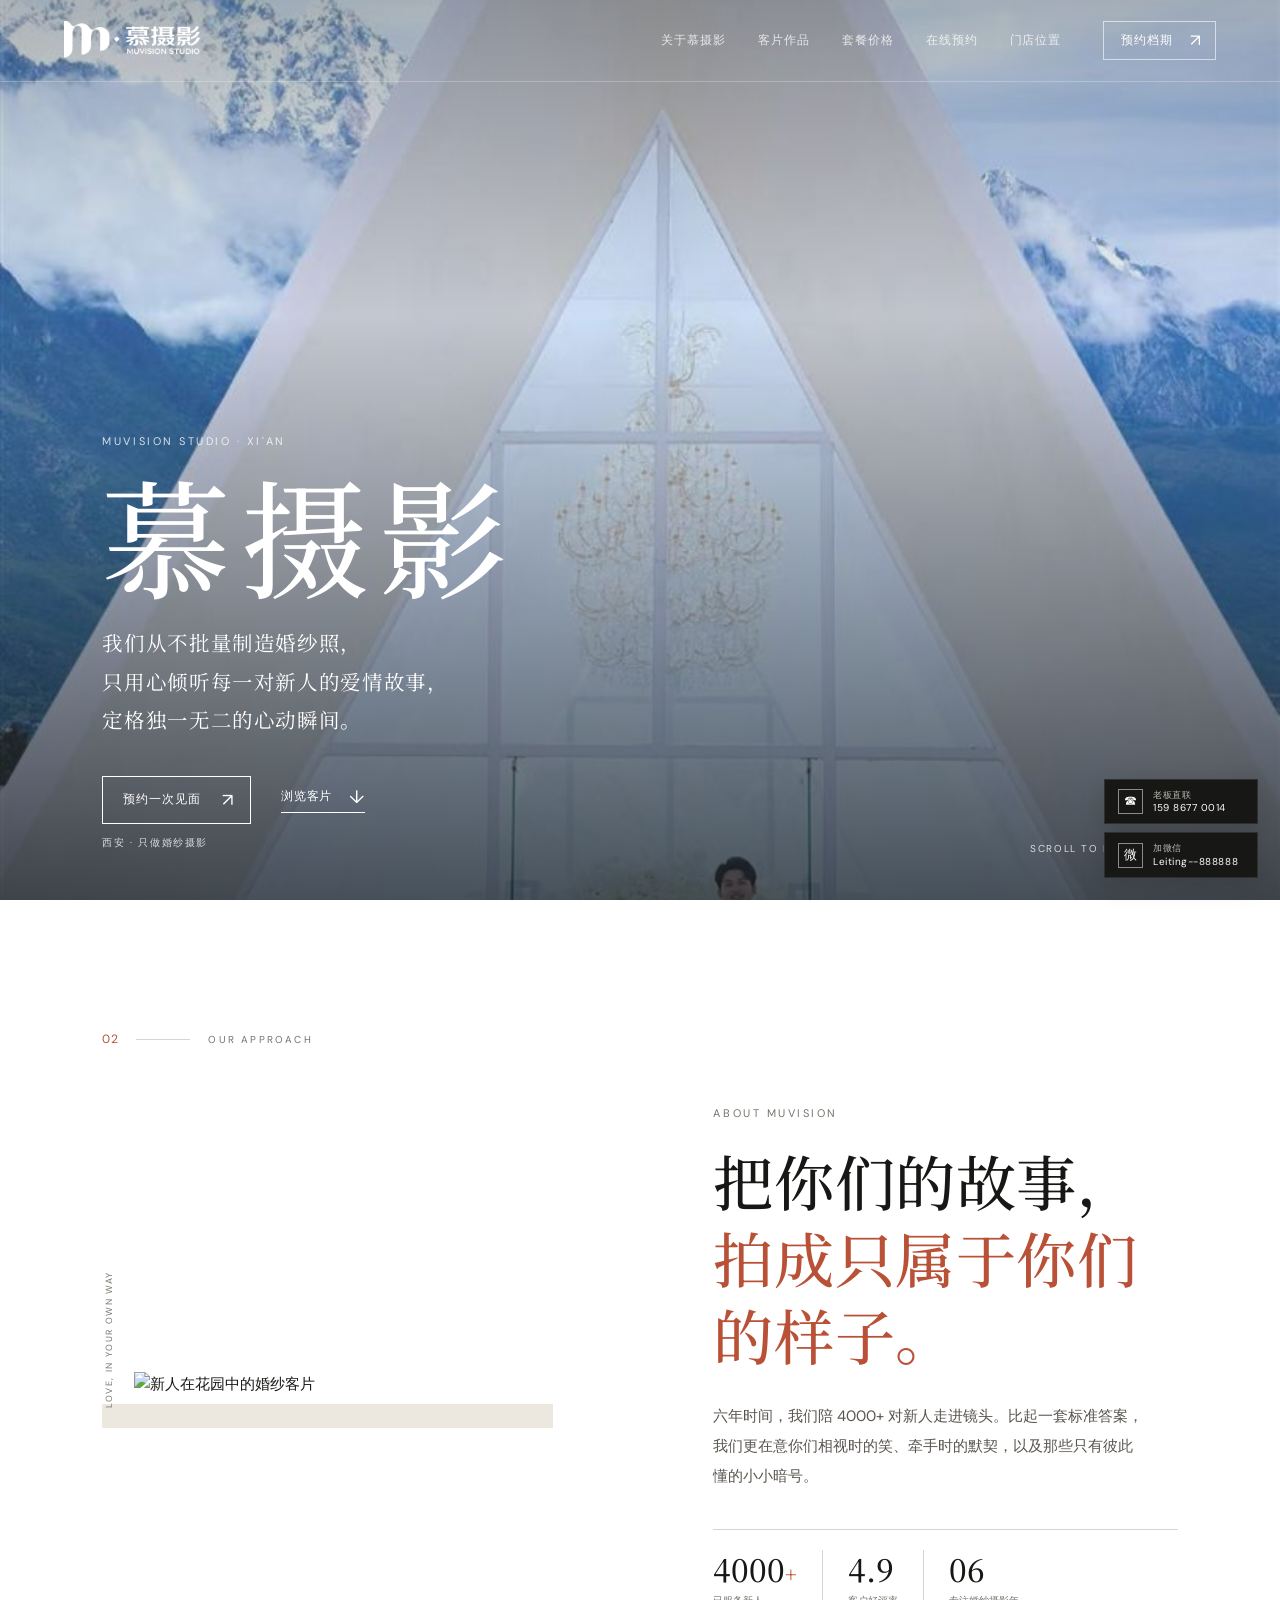
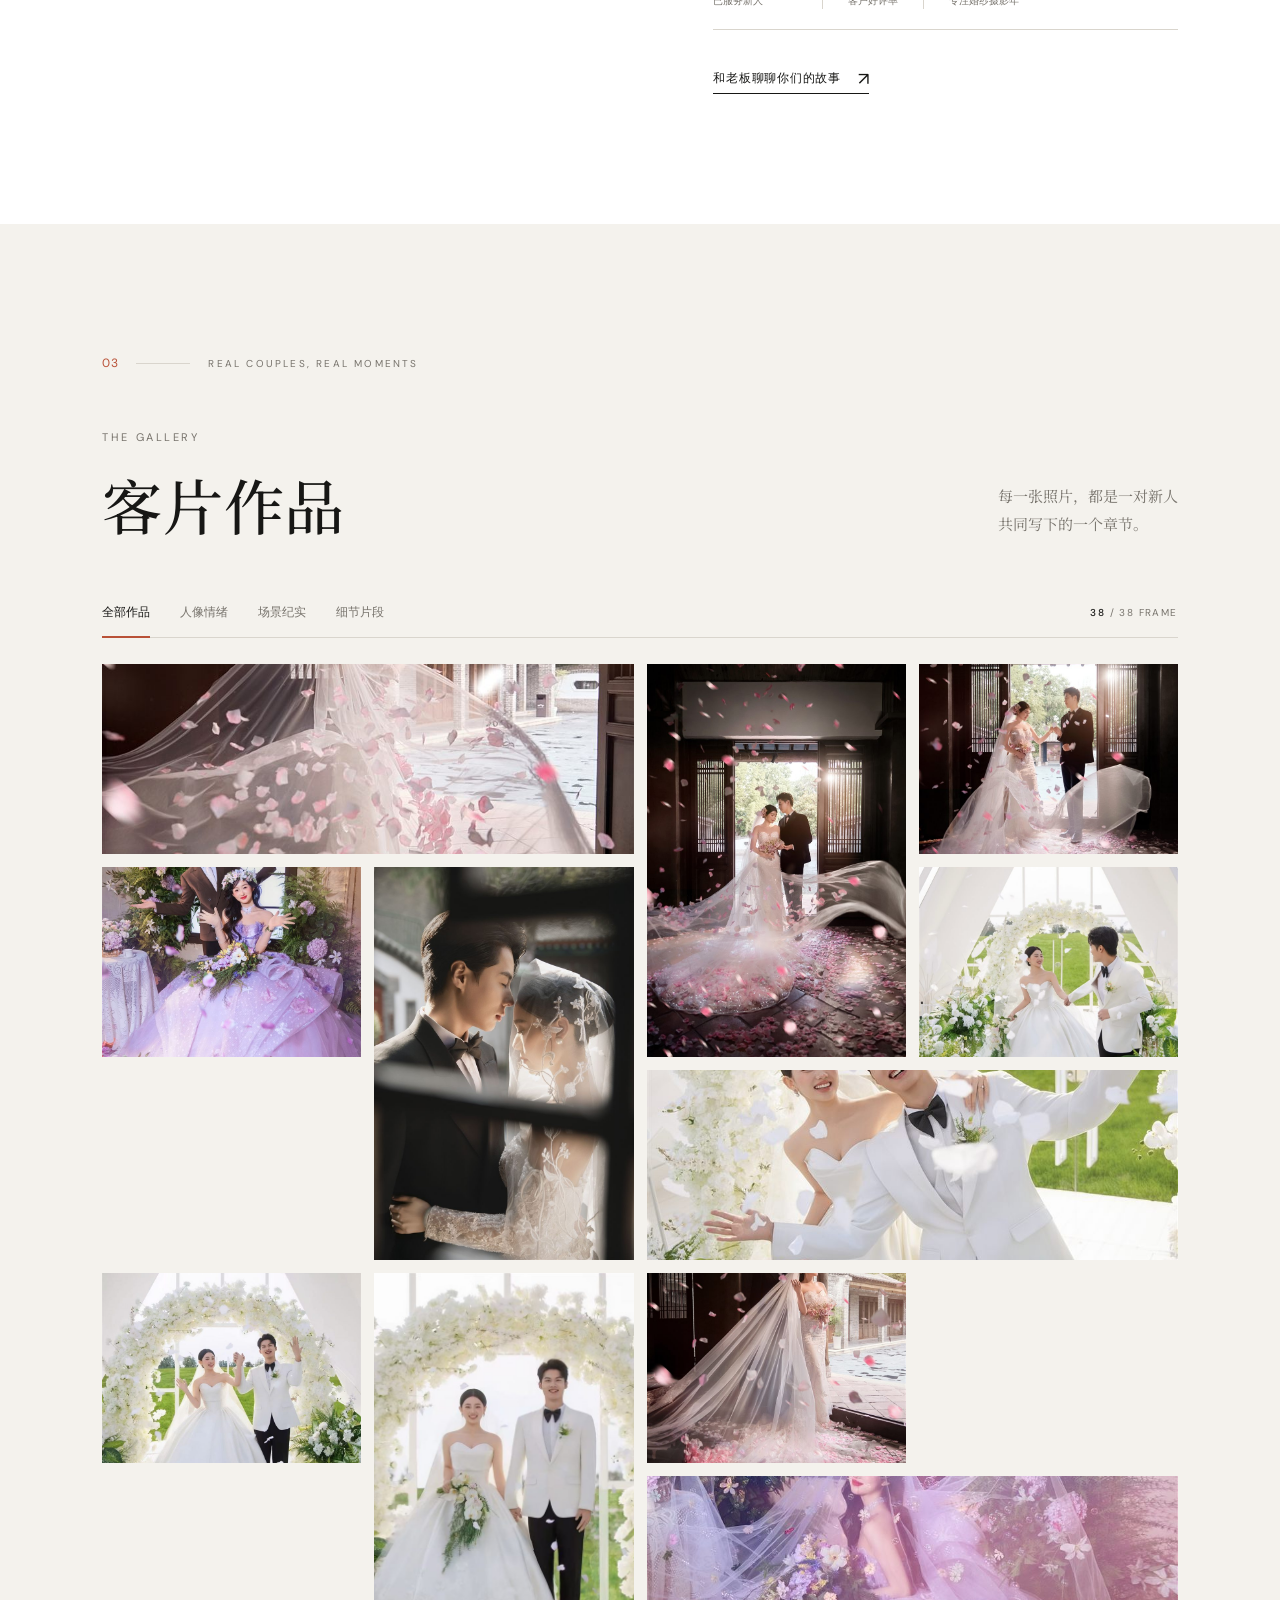
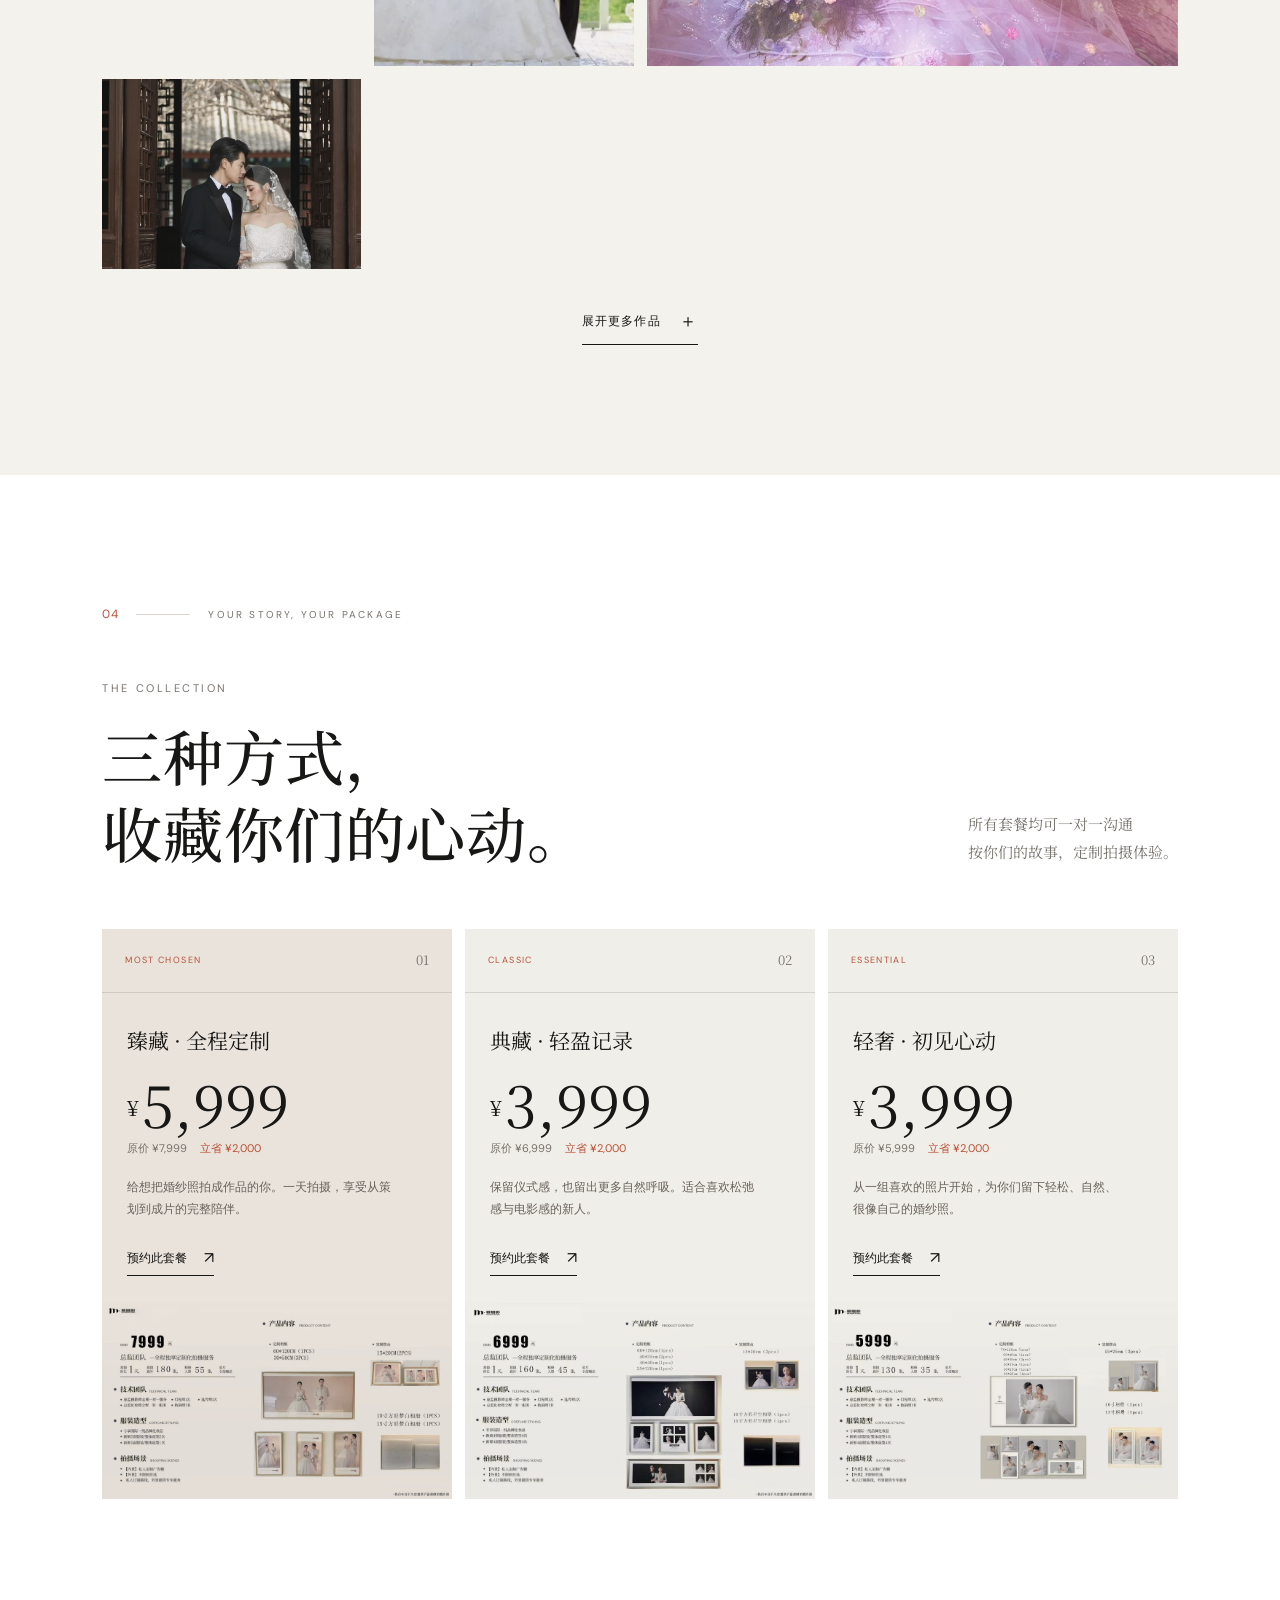
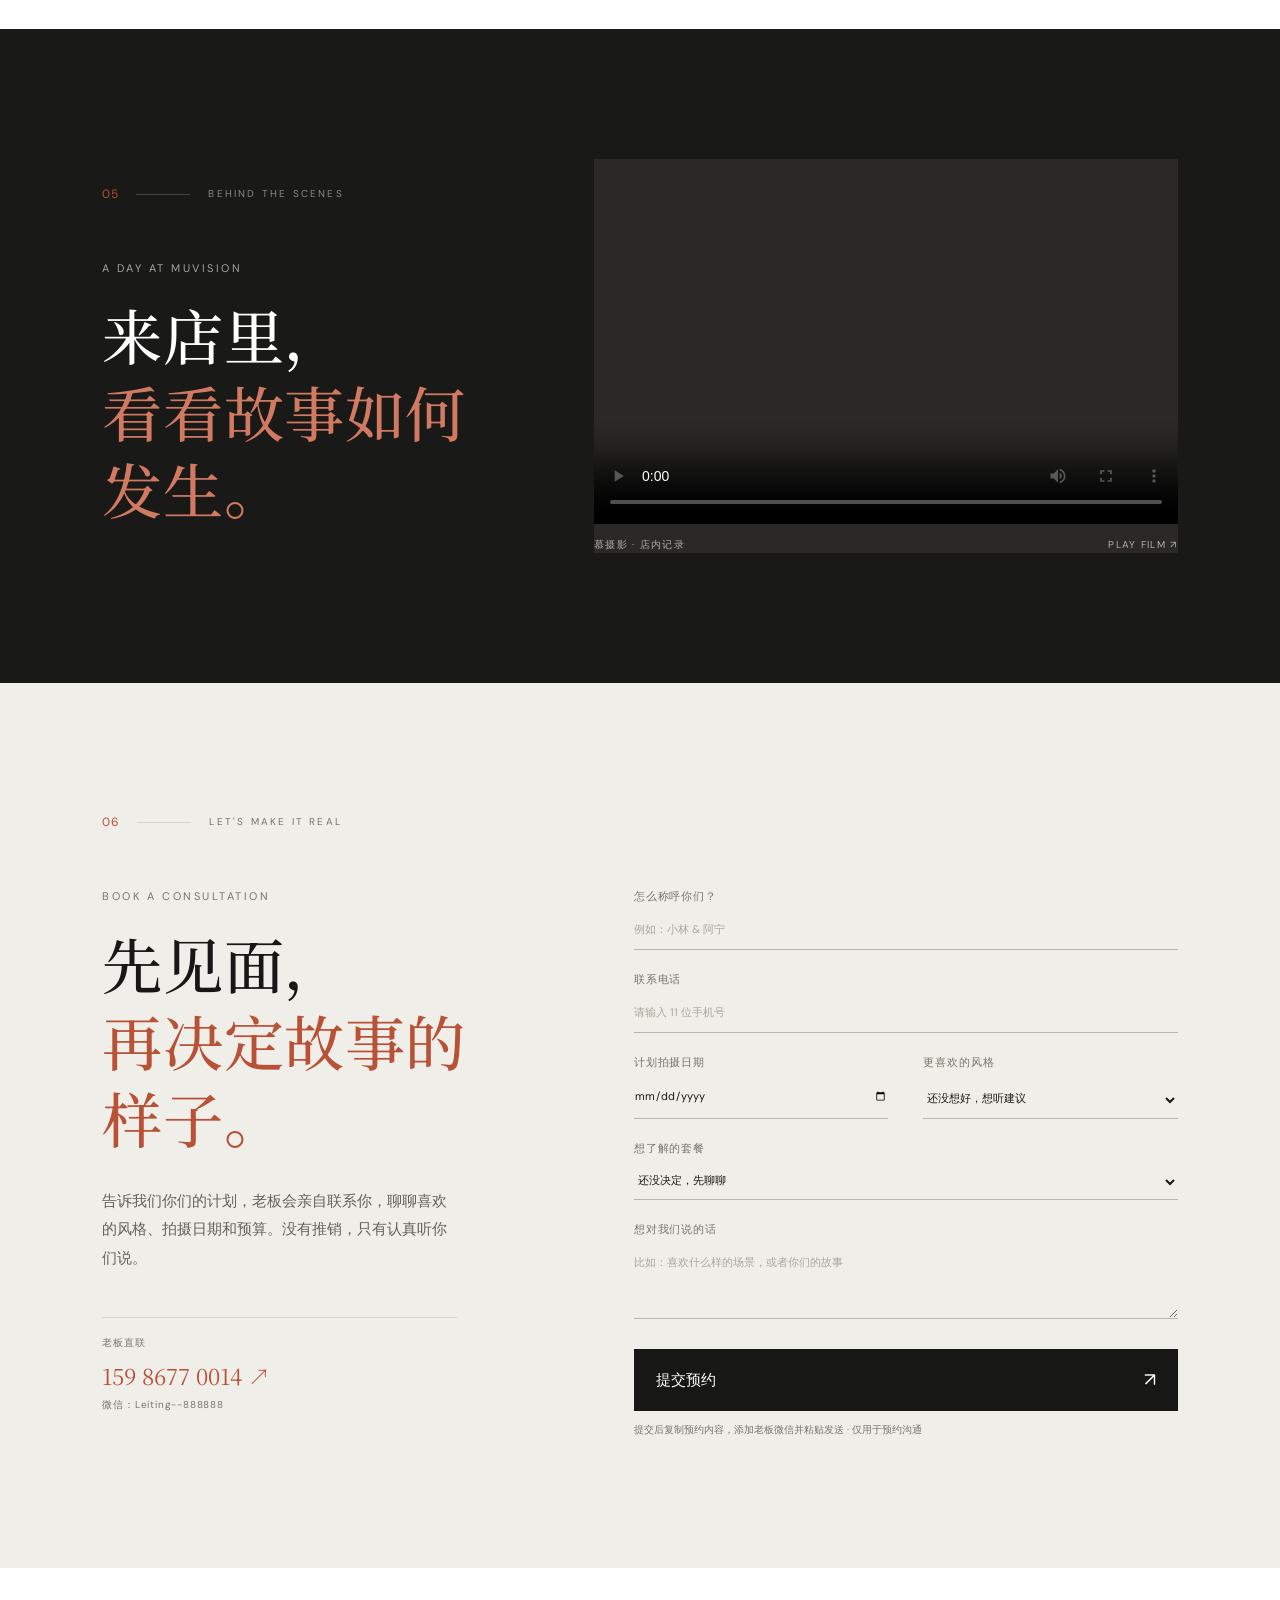
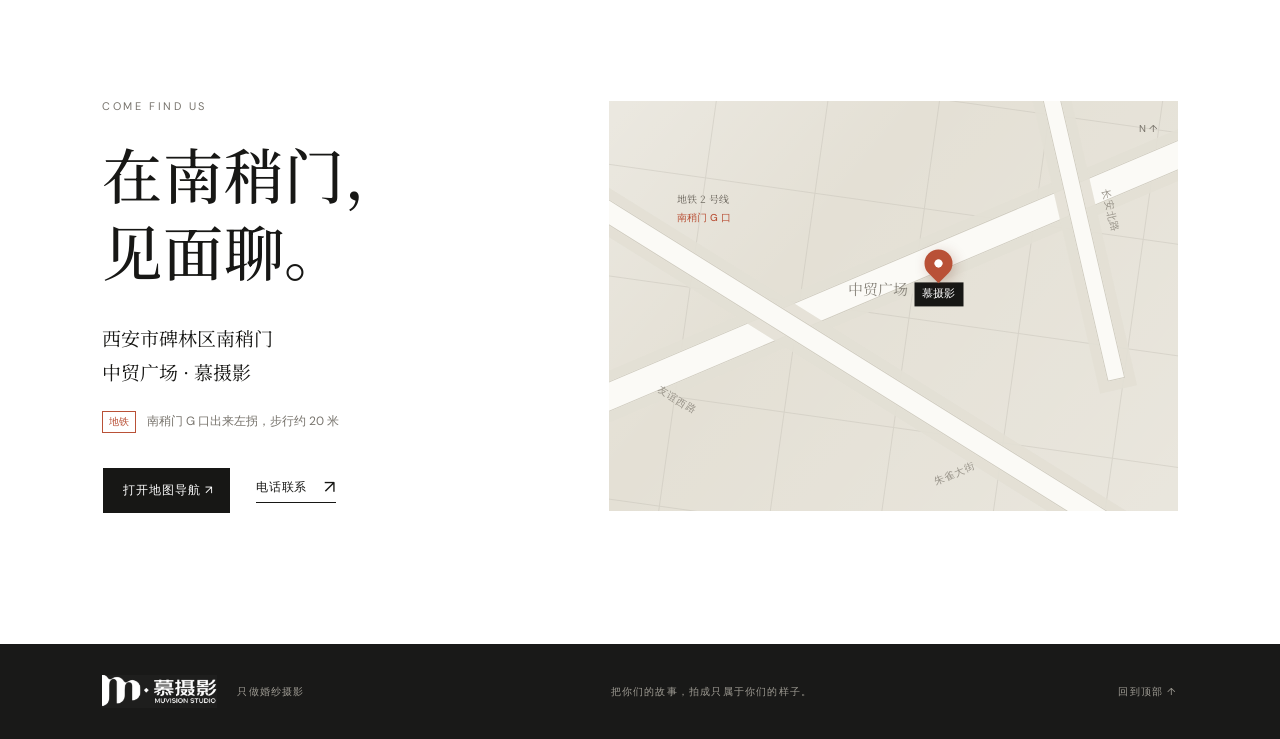
==== index.html @ 0c28625a "Add files via upload" ====
<!doctype html>
<html lang="zh-CN">
<head>
  <meta charset="UTF-8">
  <meta name="viewport" content="width=device-width, initial-scale=1.0">
  <meta name="description" content="慕摄影婚纱摄影预约官网，记录每一对新人的独一无二。">
  <title>慕摄影｜只为你的爱情故事</title>
  <link rel="stylesheet" href="./styles.css">
</head>
<body>
  <header class="site-header" id="top">
    <a class="brand" href="#top" aria-label="回到首页">
      <img src="./assets/logo-transparent.png" alt="慕摄影">
    </a>
    <nav class="main-nav" aria-label="主导航">
      <a href="#story">关于慕摄影</a>
      <a href="#gallery">客片作品</a>
      <a href="#packages">套餐价格</a>
      <a href="#booking">在线预约</a>
      <a href="#location">门店位置</a>
    </nav>
    <a class="header-cta" href="#booking"><span>预约档期</span><b>↗</b></a>
    <button class="menu-toggle" type="button" aria-label="打开菜单" aria-expanded="false"><span></span><span></span></button>
  </header>

  <main>
    <section class="hero" aria-labelledby="hero-title">
      <img class="hero-image" src="./assets/photo-24.jpg" alt="山谷教堂前的新婚夫妇">
      <div class="hero-shade"></div>
      <div class="hero-copy">
        <p class="eyebrow light">MUVISION STUDIO · XI'AN</p>
        <h1 id="hero-title">慕摄影</h1>
        <p class="hero-slogan">我们从不批量制造婚纱照，<br>只用心倾听每一对新人的爱情故事，<br>定格独一无二的心动瞬间。</p>
        <div class="hero-actions">
          <a class="button button-light" href="#booking">预约一次见面 <span>↗</span></a>
          <a class="text-link light" href="#gallery">浏览客片 <span>↓</span></a>
        </div>
      </div>
      <div class="hero-meta">
        <span>西安 · 只做婚纱摄影</span>
        <span>SCROLL TO EXPLORE <i>↓</i></span>
      </div>
      <div class="hero-index">01 <span>/</span> 06</div>
    </section>

    <section class="story section-pad" id="story">
      <div class="section-kicker"><span>02</span><span>OUR APPROACH</span></div>
      <div class="story-grid">
        <div class="story-image-wrap">
          <img src="./assets/photo-39.jpg" alt="新人在花园中的婚纱客片">
          <span class="image-caption">LOVE, IN YOUR OWN WAY</span>
        </div>
        <div class="story-copy">
          <p class="eyebrow">ABOUT MUVISION</p>
          <h2>把你们的故事，<br><em>拍成只属于你们的样子。</em></h2>
          <p class="lead">六年时间，我们陪 4000+ 对新人走进镜头。比起一套标准答案，我们更在意你们相视时的笑、牵手时的默契，以及那些只有彼此懂的小小暗号。</p>
          <div class="story-stats">
            <div><strong>4000<span>+</span></strong><small>已服务新人</small></div>
            <div><strong>4.9</strong><small>客户好评率</small></div>
            <div><strong>06</strong><small>专注婚纱摄影年</small></div>
          </div>
          <a class="text-link dark" href="#booking">和老板聊聊你们的故事 <span>↗</span></a>
        </div>
      </div>
    </section>

    <section class="gallery section-pad" id="gallery">
      <div class="section-heading">
        <div class="section-kicker"><span>03</span><span>REAL COUPLES, REAL MOMENTS</span></div>
        <div class="heading-row">
          <div><p class="eyebrow">THE GALLERY</p><h2>客片作品</h2></div>
          <p class="heading-note">每一张照片，都是一对新人<br>共同写下的一个章节。</p>
        </div>
      </div>
      <div class="gallery-toolbar">
        <div class="filter-tabs" role="tablist" aria-label="作品筛选">
          <button class="filter-btn active" data-filter="all" type="button">全部作品</button>
          <button class="filter-btn" data-filter="portrait" type="button">人像情绪</button>
          <button class="filter-btn" data-filter="scene" type="button">场景纪实</button>
          <button class="filter-btn" data-filter="detail" type="button">细节片段</button>
        </div>
        <span class="gallery-count"><b id="gallery-count">38</b> / 38 FRAME</span>
      </div>
      <div class="gallery-grid" id="gallery-grid">
        <button class="gallery-item gallery-item--wide" data-category="scene" data-image="photo-01.jpg" data-title="山野之间的誓言" type="button"><img src="./assets/photo-01.jpg" alt="山野婚纱客片" loading="lazy"><span>01 / 山野之间的誓言</span></button>
        <button class="gallery-item gallery-item--tall" data-category="portrait" data-image="photo-02.jpg" data-title="靠近一点" type="button"><img src="./assets/photo-02.jpg" alt="新人肖像客片" loading="lazy"><span>02 / 靠近一点</span></button>
        <button class="gallery-item" data-category="detail" data-image="photo-03.jpg" data-title="花与指尖" type="button"><img src="./assets/photo-03.jpg" alt="婚礼细节客片" loading="lazy"><span>03 / 花与指尖</span></button>
        <button class="gallery-item" data-category="scene" data-image="photo-04.jpg" data-title="午后的光" type="button"><img src="./assets/photo-04.jpg" alt="午后婚纱客片" loading="lazy"><span>04 / 午后的光</span></button>
        <button class="gallery-item gallery-item--tall" data-category="portrait" data-image="photo-05.jpg" data-title="眼里有你" type="button"><img src="./assets/photo-05.jpg" alt="新人肖像客片" loading="lazy"><span>05 / 眼里有你</span></button>
        <button class="gallery-item" data-category="scene" data-image="photo-06.jpg" data-title="去有风的地方" type="button"><img src="./assets/photo-06.jpg" alt="户外婚纱客片" loading="lazy"><span>06 / 去有风的地方</span></button>
        <button class="gallery-item gallery-item--wide" data-category="portrait" data-image="photo-07.jpg" data-title="温柔的回望" type="button"><img src="./assets/photo-07.jpg" alt="新人婚纱肖像" loading="lazy"><span>07 / 温柔的回望</span></button>
        <button class="gallery-item" data-category="detail" data-image="photo-08.jpg" data-title="裙摆的弧线" type="button"><img src="./assets/photo-08.jpg" alt="婚纱裙摆细节" loading="lazy"><span>08 / 裙摆的弧线</span></button>
        <button class="gallery-item gallery-item--tall" data-category="scene" data-image="photo-09.jpg" data-title="山谷来信" type="button"><img src="./assets/photo-09.jpg" alt="山谷婚纱客片" loading="lazy"><span>09 / 山谷来信</span></button>
        <button class="gallery-item" data-category="portrait" data-image="photo-10.jpg" data-title="笑起来就很好看" type="button"><img src="./assets/photo-10.jpg" alt="新人笑容客片" loading="lazy"><span>10 / 笑起来就很好看</span></button>
        <button class="gallery-item gallery-item--wide" data-category="scene" data-image="photo-11.jpg" data-title="风吹过白纱" type="button"><img src="./assets/photo-11.jpg" alt="户外婚纱客片" loading="lazy"><span>11 / 风吹过白纱</span></button>
        <button class="gallery-item" data-category="detail" data-image="photo-12.jpg" data-title="轻轻牵住" type="button"><img src="./assets/photo-12.jpg" alt="牵手细节客片" loading="lazy"><span>12 / 轻轻牵住</span></button>
        <button class="gallery-item gallery-item--tall" data-category="portrait" data-image="photo-13.jpg" data-title="今天也很心动" type="button"><img src="./assets/photo-13.jpg" alt="新人肖像客片" loading="lazy"><span>13 / 今天也很心动</span></button>
        <button class="gallery-item" data-category="scene" data-image="photo-14.jpg" data-title="在光里相拥" type="button"><img src="./assets/photo-14.jpg" alt="拥抱婚纱客片" loading="lazy"><span>14 / 在光里相拥</span></button>
        <button class="gallery-item gallery-item--wide" data-category="detail" data-image="photo-15.jpg" data-title="被花簇拥" type="button"><img src="./assets/photo-15.jpg" alt="花束婚纱细节" loading="lazy"><span>15 / 被花簇拥</span></button>
        <button class="gallery-item" data-category="portrait" data-image="photo-16.jpg" data-title="只看着你" type="button"><img src="./assets/photo-16.jpg" alt="新人肖像客片" loading="lazy"><span>16 / 只看着你</span></button>
        <button class="gallery-item gallery-item--tall" data-category="scene" data-image="photo-17.jpg" data-title="一场浪漫旅行" type="button"><img src="./assets/photo-17.jpg" alt="旅行婚纱客片" loading="lazy"><span>17 / 一场浪漫旅行</span></button>
        <button class="gallery-item" data-category="detail" data-image="photo-18.jpg" data-title="胸针与花" type="button"><img src="./assets/photo-18.jpg" alt="婚礼胸针细节" loading="lazy"><span>18 / 胸针与花</span></button>
        <button class="gallery-item gallery-item--wide" data-category="portrait" data-image="photo-19.jpg" data-title="很久很久以后" type="button"><img src="./assets/photo-19.jpg" alt="新人肖像客片" loading="lazy"><span>19 / 很久很久以后</span></button>
        <button class="gallery-item" data-category="scene" data-image="photo-20.jpg" data-title="落日之前" type="button"><img src="./assets/photo-20.jpg" alt="落日婚纱客片" loading="lazy"><span>20 / 落日之前</span></button>
        <button class="gallery-item gallery-item--tall" data-category="portrait" data-image="photo-21.jpg" data-title="一眼心安" type="button"><img src="./assets/photo-21.jpg" alt="新人肖像客片" loading="lazy"><span>21 / 一眼心安</span></button>
        <button class="gallery-item" data-category="detail" data-image="photo-22.jpg" data-title="白色的心事" type="button"><img src="./assets/photo-22.jpg" alt="白纱细节客片" loading="lazy"><span>22 / 白色的心事</span></button>
        <button class="gallery-item gallery-item--wide" data-category="scene" data-image="photo-23.jpg" data-title="一路有你" type="button"><img src="./assets/photo-23.jpg" alt="户外婚纱客片" loading="lazy"><span>23 / 一路有你</span></button>
        <button class="gallery-item" data-category="detail" data-image="photo-25.jpg" data-title="手写的浪漫" type="button"><img src="./assets/photo-25.jpg" alt="婚礼细节客片" loading="lazy"><span>24 / 手写的浪漫</span></button>
        <button class="gallery-item gallery-item--tall" data-category="scene" data-image="photo-26.jpg" data-title="山川作证" type="button"><img src="./assets/photo-26.jpg" alt="山川婚纱客片" loading="lazy"><span>25 / 山川作证</span></button>
        <button class="gallery-item" data-category="portrait" data-image="photo-27.jpg" data-title="眉眼之间" type="button"><img src="./assets/photo-27.jpg" alt="新人肖像客片" loading="lazy"><span>26 / 眉眼之间</span></button>
        <button class="gallery-item gallery-item--wide" data-category="scene" data-image="photo-28.jpg" data-title="把爱带回家" type="button"><img src="./assets/photo-28.jpg" alt="家中婚纱客片" loading="lazy"><span>27 / 把爱带回家</span></button>
        <button class="gallery-item" data-category="detail" data-image="photo-29.jpg" data-title="发间的光" type="button"><img src="./assets/photo-29.jpg" alt="发饰细节客片" loading="lazy"><span>28 / 发间的光</span></button>
        <button class="gallery-item gallery-item--tall" data-category="portrait" data-image="photo-30.jpg" data-title="我们都在笑" type="button"><img src="./assets/photo-30.jpg" alt="新人肖像客片" loading="lazy"><span>29 / 我们都在笑</span></button>
        <button class="gallery-item" data-category="scene" data-image="photo-31.jpg" data-title="玻璃花房" type="button"><img src="./assets/photo-31.jpg" alt="花房婚纱客片" loading="lazy"><span>30 / 玻璃花房</span></button>
        <button class="gallery-item gallery-item--wide" data-category="portrait" data-image="photo-32.jpg" data-title="把时间留住" type="button"><img src="./assets/photo-32.jpg" alt="新人肖像客片" loading="lazy"><span>31 / 把时间留住</span></button>
        <button class="gallery-item" data-category="detail" data-image="photo-33.jpg" data-title="戒指的承诺" type="button"><img src="./assets/photo-33.jpg" alt="婚戒细节客片" loading="lazy"><span>32 / 戒指的承诺</span></button>
        <button class="gallery-item gallery-item--tall" data-category="scene" data-image="photo-34.jpg" data-title="穿过长廊" type="button"><img src="./assets/photo-34.jpg" alt="长廊婚纱客片" loading="lazy"><span>33 / 穿过长廊</span></button>
        <button class="gallery-item" data-category="portrait" data-image="photo-35.jpg" data-title="你是我的答案" type="button"><img src="./assets/photo-35.jpg" alt="新人肖像客片" loading="lazy"><span>34 / 你是我的答案</span></button>
        <button class="gallery-item gallery-item--wide" data-category="scene" data-image="photo-36.jpg" data-title="永远的春天" type="button"><img src="./assets/photo-36.jpg" alt="春日婚纱客片" loading="lazy"><span>35 / 永远的春天</span></button>
        <button class="gallery-item" data-category="detail" data-image="photo-37.jpg" data-title="裙角的秘密" type="button"><img src="./assets/photo-37.jpg" alt="婚纱细节客片" loading="lazy"><span>36 / 裙角的秘密</span></button>
        <button class="gallery-item gallery-item--tall" data-category="portrait" data-image="photo-38.jpg" data-title="吻在风里" type="button"><img src="./assets/photo-38.jpg" alt="新人亲吻客片" loading="lazy"><span>37 / 吻在风里</span></button>
        <button class="gallery-item" data-category="scene" data-image="photo-39.jpg" data-title="花园里的告白" type="button"><img src="./assets/photo-39.jpg" alt="花园婚纱客片" loading="lazy"><span>38 / 花园里的告白</span></button>
      </div>
      <button class="load-more" id="load-more" type="button">展开更多作品 <span>＋</span></button>
    </section>

    <section class="packages section-pad" id="packages">
      <div class="section-kicker"><span>04</span><span>YOUR STORY, YOUR PACKAGE</span></div>
      <div class="heading-row package-heading">
        <div><p class="eyebrow">THE COLLECTION</p><h2>三种方式，<br>收藏你们的心动。</h2></div>
        <p class="heading-note">所有套餐均可一对一沟通<br>按你们的故事，定制拍摄体验。</p>
      </div>
      <div class="package-list">
        <article class="package-card featured">
          <div class="package-card-top"><span class="package-tag">MOST CHOSEN</span><span class="package-number">01</span></div>
          <div class="package-main"><p class="package-name">臻藏 · 全程定制</p><div class="price"><small>¥</small>5,999</div><p class="old-price">原价 ¥7,999 <b>立省 ¥2,000</b></p><p class="package-desc">给想把婚纱照拍成作品的你。一天拍摄，享受从策划到成片的完整陪伴。</p><a class="package-link" href="#booking" data-package="臻藏套餐 · ¥5,999">预约此套餐 <span>↗</span></a></div>
          <img src="./assets/5999.jpg" alt="5999元臻藏套餐内容" loading="lazy">
        </article>
        <article class="package-card">
          <div class="package-card-top"><span class="package-tag">CLASSIC</span><span class="package-number">02</span></div>
          <div class="package-main"><p class="package-name">典藏 · 轻盈记录</p><div class="price"><small>¥</small>3,999</div><p class="old-price">原价 ¥6,999 <b>立省 ¥2,000</b></p><p class="package-desc">保留仪式感，也留出更多自然呼吸。适合喜欢松弛感与电影感的新人。</p><a class="package-link" href="#booking" data-package="典藏套餐 · ¥3,999">预约此套餐 <span>↗</span></a></div>
          <img src="./assets/4999.jpg" alt="6999元优惠后3999元典藏套餐内容" loading="lazy">
        </article>
        <article class="package-card">
          <div class="package-card-top"><span class="package-tag">ESSENTIAL</span><span class="package-number">03</span></div>
          <div class="package-main"><p class="package-name">轻奢 · 初见心动</p><div class="price"><small>¥</small>3,999</div><p class="old-price">原价 ¥5,999 <b>立省 ¥2,000</b></p><p class="package-desc">从一组喜欢的照片开始，为你们留下轻松、自然、很像自己的婚纱照。</p><a class="package-link" href="#booking" data-package="轻奢套餐 · ¥3,999">预约此套餐 <span>↗</span></a></div>
          <img src="./assets/3999.jpg" alt="5999元优惠后3999元轻奢套餐内容" loading="lazy">
        </article>
      </div>
    </section>

    <section class="film section-pad">
      <div class="film-header"><div class="section-kicker"><span>05</span><span>BEHIND THE SCENES</span></div><p class="eyebrow">A DAY AT MUVISION</p><h2>来店里，<br><em>看看故事如何发生。</em></h2></div>
      <div class="video-frame">
        <video controls preload="metadata" poster="./assets/photo-39.jpg">
          <source src="./assets/muvideo-enhanced-compressed.mp4" type="video/mp4">
          你的浏览器暂不支持视频播放。
        </video>
        <div class="video-caption"><span>慕摄影 · 店内记录</span><span>PLAY FILM ↗</span></div>
      </div>
    </section>

    <section class="booking section-pad" id="booking">
      <div class="section-kicker"><span>06</span><span>LET'S MAKE IT REAL</span></div>
      <div class="booking-grid">
        <div class="booking-copy"><p class="eyebrow">BOOK A CONSULTATION</p><h2>先见面，<br><em>再决定故事的样子。</em></h2><p>告诉我们你们的计划，老板会亲自联系你，聊聊喜欢的风格、拍摄日期和预算。没有推销，只有认真听你们说。</p><div class="direct-contact"><span>老板直联</span><a href="tel:15986770014">159 8677 0014 ↗</a><small>微信：Leiting--888888</small></div></div>
        <form class="booking-form" id="booking-form">
          <label>怎么称呼你们？<input name="names" required placeholder="例如：小林 & 阿宁"></label>
          <label>联系电话<input name="phone" required type="tel" pattern="[0-9]{11}" placeholder="请输入 11 位手机号"></label>
          <div class="form-row"><label>计划拍摄日期<input name="date" type="date"></label><label>更喜欢的风格<select name="style"><option>还没想好，想听建议</option><option>自然纪实</option><option>电影氛围</option><option>轻松俏皮</option><option>高级极简</option></select></label></div>
          <label>想了解的套餐<select name="package" id="package-select"><option>还没决定，先聊聊</option><option>臻藏套餐 · ¥5,999</option><option>典藏套餐 · ¥3,999</option><option>轻奢套餐 · ¥3,999</option></select></label>
          <label>想对我们说的话<textarea name="message" rows="3" placeholder="比如：喜欢什么样的场景，或者你们的故事"></textarea></label>
          <button class="submit-button" type="submit">提交预约 <span>↗</span></button>
          <p class="form-note">提交后复制预约内容，添加老板微信并粘贴发送 · 仅用于预约沟通</p>
        </form>
      </div>
    </section>

    <section class="location section-pad" id="location">
      <div class="location-grid">
        <div class="location-copy"><p class="eyebrow">COME FIND US</p><h2>在南稍门，<br>见面聊。</h2><p class="address">西安市碑林区南稍门<br>中贸广场 · 慕摄影</p><p class="subway"><span>地铁</span> 南稍门 G 口出来左拐，步行约 20 米</p><div class="location-actions"><a class="button button-dark" href="https://uri.amap.com/search?keyword=%E8%A5%BF%E5%AE%89%E5%B8%82%E7%A2%91%E6%9E%97%E5%8C%BA%E5%8D%97%E7%A8%8D%E9%97%A8%E4%B8%AD%E8%B4%B8%E5%B9%BF%E5%9C%BA%E6%85%95%E6%91%84%E5%BD%B1&city=%E8%A5%BF%E5%AE%89" target="_blank" rel="noreferrer">打开地图导航 ↗</a><a class="text-link dark" href="tel:15986770014">电话联系 <span>↗</span></a></div></div>
        <div class="map-card" aria-label="慕摄影位置示意地图"><div class="map-grid-lines"></div><div class="map-road road-a"></div><div class="map-road road-b"></div><div class="map-road road-c"></div><div class="map-label label-center">中贸广场</div><div class="map-label label-subway"><span>地铁 2 号线</span><b>南稍门 G 口</b></div><div class="map-pin"><i></i><span>慕摄影</span></div><div class="map-street street-a">长安北路</div><div class="map-street street-b">友谊西路</div><div class="map-street street-c">朱雀大街</div><span class="map-compass">N ↑</span></div>
      </div>
    </section>
  </main>

  <footer class="site-footer"><div class="footer-brand"><img src="./assets/logo-transparent.png" alt="慕摄影"><span>只做婚纱摄影</span></div><p>把你们的故事，拍成只属于你们的样子。</p><a href="#top">回到顶部 ↑</a></footer>

  <div class="float-contact"><a href="tel:15986770014" class="float-phone" aria-label="拨打老板电话"><span class="float-icon">☎</span><span>老板直联<br><b>159 8677 0014</b></span></a><button class="float-wechat" type="button" aria-label="查看微信号"><span class="float-icon">微</span><span>加微信<br><b>Leiting--888888</b></span></button></div>

  <div class="wechat-modal" id="wechat-modal" aria-hidden="true"><div class="modal-panel"><button class="modal-close" type="button" aria-label="关闭">×</button><p class="eyebrow">WECHAT CONTACT</p><h3>添加老板微信</h3><p>微信号：<strong>Leiting--888888</strong></p><div class="wechat-mark">微</div><small>复制微信号，打开微信添加好友</small><button class="copy-wechat" type="button" data-copy="Leiting--888888">复制微信号</button></div></div>
  <div class="booking-modal" id="booking-modal" aria-hidden="true"><div class="modal-panel booking-modal-panel"><button class="booking-modal-close" type="button" aria-label="关闭预约提示">×</button><p class="eyebrow">WECHAT BOOKING</p><h3>预约内容已整理好</h3><p>复制下面内容，添加老板微信后直接粘贴发送。</p><div class="booking-message" id="booking-message"></div><div class="booking-modal-actions"><button class="copy-booking" type="button">复制预约内容</button><a href="tel:15986770014">电话联系 ↗</a></div><small>老板微信：Leiting--888888</small></div></div>
  <div class="lightbox" id="lightbox" aria-hidden="true"><button class="lightbox-close" type="button" aria-label="关闭大图">×</button><button class="lightbox-arrow prev" type="button" aria-label="上一张">←</button><figure><img id="lightbox-image" src="" alt=""><figcaption id="lightbox-caption"></figcaption></figure><button class="lightbox-arrow next" type="button" aria-label="下一张">→</button></div>
  <div class="toast" id="toast" role="status" aria-live="polite"></div>
  <script src="./app.js"></script>
</body>
</html>
---- styles.css ----
@import url('https://fonts.googleapis.com/css2?family=DM+Sans:wght@400;500;600&family=Noto+Serif+SC:wght@400;500;600;700&display=swap');

:root { --ink:#171715; --muted:#77736c; --paper:#f4f2ed; --white:#fff; --line:#d9d5cd; --accent:#b95137; --serif:'Noto Serif SC', Georgia, serif; --sans:'DM Sans', Arial, sans-serif; }
* { box-sizing:border-box; }
html { scroll-behavior:smooth; }
body { margin:0; color:var(--ink); background:var(--paper); font-family:var(--sans); font-size:15px; line-height:1.6; }
body.no-scroll { overflow:hidden; }
a { color:inherit; text-decoration:none; }
button, input, select, textarea { font:inherit; }
button { cursor:pointer; }
img, video { display:block; max-width:100%; }

.site-header { height:82px; padding:0 5vw; position:absolute; z-index:10; width:100%; display:flex; align-items:center; justify-content:space-between; color:#fff; border-bottom:1px solid rgba(255,255,255,.24); }
.brand img { width:137px; filter:brightness(0) invert(1); }
.main-nav { display:flex; gap:32px; margin-left:auto; margin-right:42px; font-size:12px; letter-spacing:.08em; }
.main-nav a { opacity:.78; transition:opacity .25s; }
.main-nav a:hover { opacity:1; }
.header-cta { border:1px solid rgba(255,255,255,.6); padding:9px 13px 9px 17px; display:flex; gap:18px; align-items:center; font-size:12px; letter-spacing:.06em; transition:background .25s,color .25s; }
.header-cta:hover { background:#fff; color:var(--ink); }
.header-cta b { font-size:17px; font-weight:400; line-height:1; }
.menu-toggle { display:none; border:0; background:none; color:#fff; padding:10px; }
.menu-toggle span { display:block; width:22px; border-top:1px solid currentColor; margin:6px 0; }

.hero { min-height:100vh; height:max(720px, 100vh); position:relative; overflow:hidden; color:#fff; display:flex; align-items:flex-end; padding:0 8vw 8.5vh; }
.hero-image { position:absolute; inset:0; width:100%; height:100%; object-fit:cover; object-position:center 45%; }
.hero-shade { position:absolute; inset:0; background:linear-gradient(180deg,rgba(12,18,23,.3) 0%,rgba(12,18,23,.03) 35%,rgba(12,18,23,.7) 100%); }
.hero-copy, .hero-meta, .hero-index { position:relative; z-index:1; }
.eyebrow { font-family:var(--sans); color:var(--muted); font-size:11px; letter-spacing:.23em; margin:0 0 19px; }
.eyebrow.light { color:rgba(255,255,255,.8); }
.hero-copy h1 { font-family:var(--serif); font-size:clamp(66px,10vw,142px); font-weight:500; letter-spacing:.08em; line-height:1; margin:0 0 25px; }
.hero-slogan { font-family:var(--serif); font-size:clamp(16px,1.6vw,23px); line-height:1.9; margin:0; letter-spacing:.08em; }
.hero-actions { display:flex; align-items:center; gap:30px; margin-top:37px; }
.button { display:inline-flex; align-items:center; justify-content:center; gap:21px; padding:13px 16px 13px 20px; border:1px solid currentColor; font-size:12px; letter-spacing:.08em; transition:all .25s; }
.button span, .text-link span, .package-link span { font-size:18px; line-height:1; }
.button-light { color:#fff; }
.button-light:hover { background:#fff; color:var(--ink); }
.text-link { padding-bottom:5px; border-bottom:1px solid currentColor; font-size:12px; letter-spacing:.06em; display:inline-flex; gap:17px; align-items:center; }
.text-link.light { color:#fff; }
.text-link.dark { color:var(--ink); }
.hero-meta { position:absolute; bottom:4.2vh; left:8vw; right:8vw; display:flex; justify-content:space-between; font-size:10px; letter-spacing:.16em; opacity:.8; }
.hero-meta i { font-style:normal; font-size:17px; vertical-align:-2px; }
.hero-index { position:absolute; right:5vw; bottom:4.3vh; font-size:12px; letter-spacing:.1em; }
.hero-index span { opacity:.45; margin:0 5px; }

.section-pad { padding:130px 8vw; }
.section-kicker { display:flex; align-items:center; gap:18px; color:var(--muted); font-size:10px; letter-spacing:.22em; margin-bottom:56px; }
.section-kicker span:first-child { color:var(--accent); font-size:12px; letter-spacing:.04em; }
.section-kicker:after { content:''; width:54px; height:1px; background:var(--line); order:1; }
.section-kicker span:first-child { order:0; }.section-kicker span:nth-child(2) { order:2; }
h2 { font-family:var(--serif); font-size:clamp(34px,4.7vw,68px); line-height:1.28; font-weight:500; margin:0; letter-spacing:.01em; }
h2 em { font-style:normal; color:var(--accent); }
.heading-row { display:flex; justify-content:space-between; align-items:flex-end; gap:40px; }
.heading-note { color:var(--muted); font-family:var(--serif); font-size:15px; line-height:1.9; margin:0 0 4px; }

.story { background:#fff; }
.story-grid { display:grid; grid-template-columns:minmax(0,1.02fr) minmax(340px,.98fr); gap:10vw; align-items:center; }
.story-image-wrap { position:relative; padding:0 0 32px 32px; }
.story-image-wrap:before { content:''; position:absolute; inset:32px 32px 0 0; background:#ece8df; z-index:0; }
.story-image-wrap img { position:relative; z-index:1; width:100%; max-height:650px; object-fit:cover; object-position:center 42%; }
.image-caption { position:absolute; z-index:2; left:0; bottom:5px; color:var(--muted); font-size:9px; letter-spacing:.18em; transform:rotate(-90deg); transform-origin:left top; }
.story-copy .lead { color:#59554e; max-width:430px; margin:28px 0 38px; line-height:2; }
.story-stats { display:flex; border-top:1px solid var(--line); border-bottom:1px solid var(--line); padding:20px 0; margin-bottom:35px; max-width:500px; }
.story-stats div { padding:0 25px; border-right:1px solid var(--line); }.story-stats div:first-child { padding-left:0; }.story-stats div:last-child { border:0; }
.story-stats strong { display:block; font-family:var(--serif); font-size:31px; font-weight:500; line-height:1.2; }.story-stats strong span { color:var(--accent); font-size:20px; }.story-stats small { display:block; color:var(--muted); margin-top:6px; font-size:10px; }

.gallery { background:var(--paper); }
.gallery-toolbar { display:flex; justify-content:space-between; align-items:center; border-bottom:1px solid var(--line); margin:60px 0 26px; }
.filter-tabs { display:flex; gap:30px; }.filter-btn { border:0; background:none; color:var(--muted); padding:0 0 15px; font-size:12px; position:relative; }.filter-btn.active { color:var(--ink); }.filter-btn.active:after { content:''; position:absolute; bottom:-1px; left:0; right:0; height:2px; background:var(--accent); }.gallery-count { font-size:10px; letter-spacing:.14em; color:var(--muted); padding-bottom:15px; }.gallery-count b { color:var(--ink); font-weight:500; }
.gallery-grid { display:grid; grid-template-columns:repeat(4,1fr); grid-auto-rows:190px; gap:13px; }.gallery-item { padding:0; border:0; background:#ddd; overflow:hidden; position:relative; text-align:left; grid-row:span 1; }.gallery-item--wide { grid-column:span 2; }.gallery-item--tall { grid-row:span 2; }.gallery-item img { width:100%; height:100%; object-fit:cover; transition:transform .6s cubic-bezier(.2,.7,.2,1), filter .6s; }.gallery-item:hover img { transform:scale(1.055); filter:brightness(.78); }.gallery-item span { position:absolute; bottom:14px; left:17px; color:#fff; font-size:10px; letter-spacing:.08em; opacity:0; transform:translateY(8px); transition:all .3s; }.gallery-item:hover span { opacity:1; transform:translateY(0); }.gallery-item.is-hidden { display:none; }.load-more { display:block; margin:38px auto 0; border:0; background:none; color:var(--ink); border-bottom:1px solid var(--ink); padding:0 0 8px; font-size:12px; letter-spacing:.1em; }.load-more span { font-size:18px; margin-left:14px; vertical-align:-2px; }

.packages { background:#fff; }.package-heading { margin-bottom:58px; }.package-list { display:grid; grid-template-columns:repeat(3,1fr); gap:13px; }.package-card { background:#f0eee8; min-width:0; }.package-card.featured { background:#e9e3db; }.package-card-top { display:flex; justify-content:space-between; align-items:center; padding:21px 23px; border-bottom:1px solid rgba(23,23,21,.13); }.package-tag { color:var(--accent); font-size:9px; letter-spacing:.15em; }.package-number { font-family:var(--serif); font-size:13px; color:var(--muted); }.package-main { padding:31px 25px 25px; min-height:310px; }.package-name { font-family:var(--serif); font-size:21px; margin:0 0 15px; }.price { font-family:var(--serif); font-size:57px; line-height:1.1; }.price small { font-size:21px; vertical-align:12px; margin-right:3px; }.old-price { color:var(--muted); font-size:11px; margin:5px 0 20px; }.old-price b { color:var(--accent); font-weight:400; margin-left:10px; }.package-desc { color:#67625b; font-size:12px; line-height:1.8; margin:0 0 24px; max-width:270px; }.package-link { font-size:12px; display:inline-flex; gap:17px; align-items:center; border-bottom:1px solid var(--ink); padding-bottom:7px; }.package-link span { font-size:16px; }.package-card > img { width:100%; aspect-ratio:1.78/1; object-fit:cover; object-position:center; mix-blend-mode:multiply; }

.film { background:#191918; color:#fff; display:grid; grid-template-columns:.8fr 1.2fr; gap:8vw; align-items:center; }.film .section-kicker { color:#8c8981; }.film .section-kicker:after { background:#45443f; }.film .eyebrow { color:#a8a49b; }.film h2 em { color:#d17a61; }.video-frame { position:relative; background:#2a2927; }.video-frame video { width:100%; aspect-ratio:16/10; object-fit:cover; filter:saturate(.82); }.video-caption { display:flex; justify-content:space-between; color:#b2aea7; padding-top:13px; font-size:10px; letter-spacing:.13em; }

.booking { background:#f0eee8; }.booking-grid { display:grid; grid-template-columns:.82fr 1.18fr; gap:12vw; }.booking-copy > p:not(.eyebrow) { color:#65615a; line-height:1.9; max-width:355px; margin:31px 0 45px; }.direct-contact { border-top:1px solid var(--line); padding-top:17px; display:grid; gap:4px; max-width:355px; }.direct-contact span, .direct-contact small { color:var(--muted); font-size:10px; letter-spacing:.08em; }.direct-contact a { font-family:var(--serif); font-size:22px; color:var(--accent); margin-top:3px; }.booking-form { display:grid; gap:21px; }.booking-form label { display:grid; gap:8px; color:var(--muted); font-size:11px; letter-spacing:.08em; }.booking-form input, .booking-form select, .booking-form textarea { border:0; border-bottom:1px solid #bbb7ae; background:transparent; border-radius:0; padding:7px 0 11px; color:var(--ink); outline:0; resize:vertical; }.booking-form input:focus, .booking-form select:focus, .booking-form textarea:focus { border-color:var(--accent); }.booking-form input::placeholder, .booking-form textarea::placeholder { color:#aaa69e; }.form-row { display:grid; grid-template-columns:1fr 1fr; gap:35px; }.submit-button { border:1px solid var(--ink); background:var(--ink); color:#fff; padding:15px 21px; text-align:left; display:flex; justify-content:space-between; align-items:center; margin-top:9px; }.submit-button span { font-size:19px; }.submit-button:hover { background:var(--accent); border-color:var(--accent); }.form-note { color:var(--muted); font-size:10px; margin:-10px 0 0; }

.location { background:#fff; }.location-grid { display:grid; grid-template-columns:.8fr 1.2fr; gap:10vw; align-items:center; }.location-copy .address { font-family:var(--serif); font-size:19px; line-height:1.8; margin:32px 0 22px; }.subway { color:var(--muted); font-size:12px; }.subway span { display:inline-block; border:1px solid var(--accent); color:var(--accent); padding:2px 6px; margin-right:8px; font-size:10px; }.location-actions { display:flex; gap:25px; align-items:center; margin-top:34px; }.button-dark { color:#fff; background:var(--ink); }.button-dark:hover { background:var(--accent); border-color:var(--accent); }.map-card { min-height:410px; background:#e4e0d5; position:relative; overflow:hidden; isolation:isolate; }.map-card:before { content:''; position:absolute; inset:0; background:linear-gradient(130deg,rgba(255,255,255,.28),transparent 35%,rgba(255,255,255,.2)); }.map-grid-lines { position:absolute; inset:0; opacity:.45; background:linear-gradient(90deg,transparent 49.6%,#c4c0b6 49.8%,#c4c0b6 50.2%,transparent 50.4%),linear-gradient(0deg,transparent 49.6%,#c4c0b6 49.8%,#c4c0b6 50.2%,transparent 50.4%); background-size:85px 85px; transform:rotate(8deg) scale(1.3); }.map-road { position:absolute; background:#fbfaf6; border:1px solid #d2cec2; box-shadow:0 0 0 10px rgba(228,224,213,.9); transform:rotate(-23deg); }.road-a { width:120%; height:28px; top:38%; left:-8%; }.road-b { width:120%; height:22px; top:66%; left:-12%; transform:rotate(32deg); }.road-c { width:90%; height:18px; top:5%; left:34%; transform:rotate(77deg); }.map-label { position:absolute; color:#8a867d; font-family:var(--serif); }.label-center { top:43%; left:42%; font-size:15px; }.label-subway { top:22%; left:12%; display:grid; gap:3px; color:#6b665d; font-size:10px; }.label-subway b { font-family:var(--sans); font-weight:500; color:var(--accent); }.map-pin { position:absolute; top:50%; left:58%; transform:translate(-50%,-100%); text-align:center; color:#fff; font-size:11px; }.map-pin i { display:block; width:28px; height:28px; background:var(--accent); border-radius:50% 50% 50% 0; transform:rotate(-45deg); margin:auto; box-shadow:0 4px 13px rgba(113,46,29,.25); }.map-pin i:after { content:''; display:block; width:8px; height:8px; border-radius:50%; background:#fff; position:absolute; left:10px; top:10px; }.map-pin span { display:inline-block; background:var(--ink); padding:3px 8px; margin-top:5px; }.map-street { position:absolute; color:#969187; font-size:10px; letter-spacing:.1em; }.street-a { right:8%; top:25%; transform:rotate(77deg); }.street-b { left:8%; bottom:25%; transform:rotate(32deg); }.street-c { left:57%; bottom:7%; transform:rotate(-23deg); }.map-compass { position:absolute; right:20px; top:20px; color:#777269; font-size:10px; }

.site-footer { padding:31px 8vw; background:#191918; color:#fff; display:flex; justify-content:space-between; align-items:center; }.footer-brand { display:flex; align-items:center; gap:20px; }.footer-brand img { width:115px; filter:brightness(0) invert(1); }.footer-brand span, .site-footer p, .site-footer > a { color:#9e9b93; font-size:10px; letter-spacing:.12em; }.site-footer p { margin:0; }.site-footer > a:hover { color:#fff; }
.float-contact { position:fixed; z-index:20; right:22px; bottom:22px; display:grid; gap:8px; }.float-contact a, .float-contact button { display:flex; align-items:center; gap:10px; min-width:154px; color:#fff; background:var(--ink); border:1px solid rgba(255,255,255,.1); padding:9px 13px; text-align:left; box-shadow:0 8px 25px rgba(20,20,18,.16); }.float-contact button { font-size:inherit; }.float-contact a:hover, .float-contact button:hover { background:var(--accent); }.float-icon { width:25px; height:25px; border:1px solid rgba(255,255,255,.5); display:grid; place-items:center; font-size:13px; }.float-contact span:last-child { font-size:9px; color:#bbb8b0; line-height:1.35; letter-spacing:.06em; }.float-contact b { color:#fff; font-weight:400; font-size:10px; }
.lightbox, .wechat-modal { position:fixed; z-index:30; inset:0; background:rgba(12,12,11,.93); opacity:0; visibility:hidden; transition:opacity .25s, visibility .25s; display:flex; align-items:center; justify-content:center; }.lightbox.open, .wechat-modal.open { opacity:1; visibility:visible; }.lightbox figure { margin:0; max-width:min(78vw,920px); max-height:90vh; }.lightbox img { max-height:81vh; width:auto; max-width:78vw; object-fit:contain; }.lightbox figcaption { color:#fff; font-size:11px; letter-spacing:.1em; margin-top:12px; }.lightbox-close, .modal-close { position:absolute; right:30px; top:20px; background:none; border:0; color:#fff; font-size:32px; font-weight:200; }.lightbox-arrow { position:absolute; top:50%; background:none; border:0; color:#fff; font-size:28px; padding:20px; }.lightbox-arrow.prev { left:22px; }.lightbox-arrow.next { right:22px; }.modal-panel { background:var(--paper); min-width:min(400px,calc(100vw - 36px)); padding:45px; text-align:center; position:relative; }.modal-panel .modal-close { color:var(--ink); right:15px; top:9px; }.modal-panel h3 { font-family:var(--serif); font-size:27px; font-weight:500; margin:4px 0 12px; }.modal-panel p { color:var(--muted); font-size:13px; }.wechat-mark { width:76px; height:76px; background:#1d1d1b; color:#fff; border-radius:50%; display:grid; place-items:center; font-size:34px; margin:22px auto 13px; }.modal-panel small { color:var(--muted); display:block; font-size:10px; }.copy-wechat { border:1px solid var(--ink); background:transparent; margin-top:24px; padding:10px 18px; font-size:11px; }.copy-wechat:hover { background:var(--ink); color:#fff; }.toast { position:fixed; z-index:40; left:50%; bottom:33px; transform:translate(-50%,20px); background:var(--ink); color:#fff; padding:12px 20px; font-size:12px; opacity:0; pointer-events:none; transition:all .25s; }.toast.show { opacity:1; transform:translate(-50%,0); }

@media (max-width: 900px) { .main-nav { gap:18px; margin-right:22px; }.story-grid, .booking-grid, .location-grid, .film { gap:50px; }.gallery-grid { grid-template-columns:repeat(3,1fr); }.gallery-item--wide { grid-column:span 2; } }
@media (max-width: 700px) { .site-header { height:68px; padding:0 20px; }.brand img { width:112px; }.main-nav, .header-cta { display:none; }.menu-toggle { display:block; }.menu-toggle.open + * {}.main-nav.mobile-open { display:flex; position:absolute; top:68px; left:0; right:0; background:rgba(25,25,24,.97); padding:20px; flex-direction:column; gap:0; margin:0; }.main-nav.mobile-open a { padding:11px 0; border-bottom:1px solid rgba(255,255,255,.12); }.hero { padding:0 20px 105px; min-height:700px; height:100svh; }.hero-image { object-position:57% center; }.hero-copy h1 { font-size:76px; }.hero-meta { left:20px; right:20px; bottom:58px; font-size:8px; }.hero-meta span:last-child { display:none; }.hero-index { right:20px; bottom:20px; }.section-pad { padding:76px 20px; }.section-kicker { margin-bottom:37px; font-size:9px; }.heading-row { display:block; }.heading-note { margin-top:23px; }.story-grid, .booking-grid, .location-grid, .film { grid-template-columns:1fr; gap:48px; }.story-image-wrap { padding:0 0 20px 20px; }.story-image-wrap:before { inset:20px 20px 0 0; }.story-copy .lead { margin:23px 0 30px; }.story-stats { justify-content:space-between; }.story-stats div { padding:0 11px; }.story-stats strong { font-size:26px; }.gallery-toolbar { display:block; margin-top:38px; padding-bottom:0; }.filter-tabs { gap:20px; overflow:auto; padding-bottom:15px; }.filter-btn { white-space:nowrap; }.gallery-count { display:block; padding:13px 0; border-top:1px solid var(--line); }.gallery-grid { grid-template-columns:repeat(2,1fr); grid-auto-rows:145px; gap:8px; }.gallery-item--wide { grid-column:span 2; }.gallery-item span { opacity:1; transform:none; font-size:9px; bottom:8px; left:9px; text-shadow:0 1px 4px #000; }.package-heading { margin-bottom:35px; }.package-list { grid-template-columns:1fr; gap:18px; }.package-card-top { padding:16px 18px; }.package-main { min-height:0; padding:25px 18px 20px; }.package-card > img { aspect-ratio:1.55/1; }.film { display:block; }.film-header { margin-bottom:37px; }.video-caption { font-size:8px; }.form-row { grid-template-columns:1fr; gap:21px; }.location-copy .address { font-size:17px; }.map-card { min-height:330px; }.site-footer { padding:25px 20px; display:grid; gap:15px; }.site-footer p { order:3; }.float-contact { right:12px; bottom:12px; }.float-contact a, .float-contact button { min-width:0; padding:8px; }.float-contact span:last-child { display:none; }.float-icon { width:29px; height:29px; }.lightbox-arrow { padding:10px; }.lightbox-arrow.prev { left:0; }.lightbox-arrow.next { right:0; }.lightbox figure { max-width:84vw; }.lightbox img { max-width:84vw; }.modal-panel { padding:38px 25px; } }
/* WeChat handoff modal for appointment summaries. */
.booking-modal { position:fixed; z-index:31; inset:0; background:rgba(12,12,11,.93); opacity:0; visibility:hidden; transition:opacity .25s, visibility .25s; display:flex; align-items:center; justify-content:center; }
.booking-modal.open { opacity:1; visibility:visible; }
.booking-modal-panel { max-width:430px; }
.booking-modal-close { position:absolute; right:15px; top:9px; color:var(--ink); background:none; border:0; font-size:32px; font-weight:200; }
.booking-message { text-align:left; white-space:pre-wrap; background:#e9e5dc; padding:16px; margin:17px 0; color:#4d4942; font-size:12px; line-height:1.8; }
.booking-modal-actions { display:flex; gap:10px; justify-content:center; align-items:center; flex-wrap:wrap; }
.booking-modal-actions button, .booking-modal-actions a { border:1px solid var(--ink); background:transparent; color:var(--ink); padding:10px 15px; font-size:11px; }
.booking-modal-actions button:hover, .booking-modal-actions a:hover { background:var(--ink); color:#fff; }
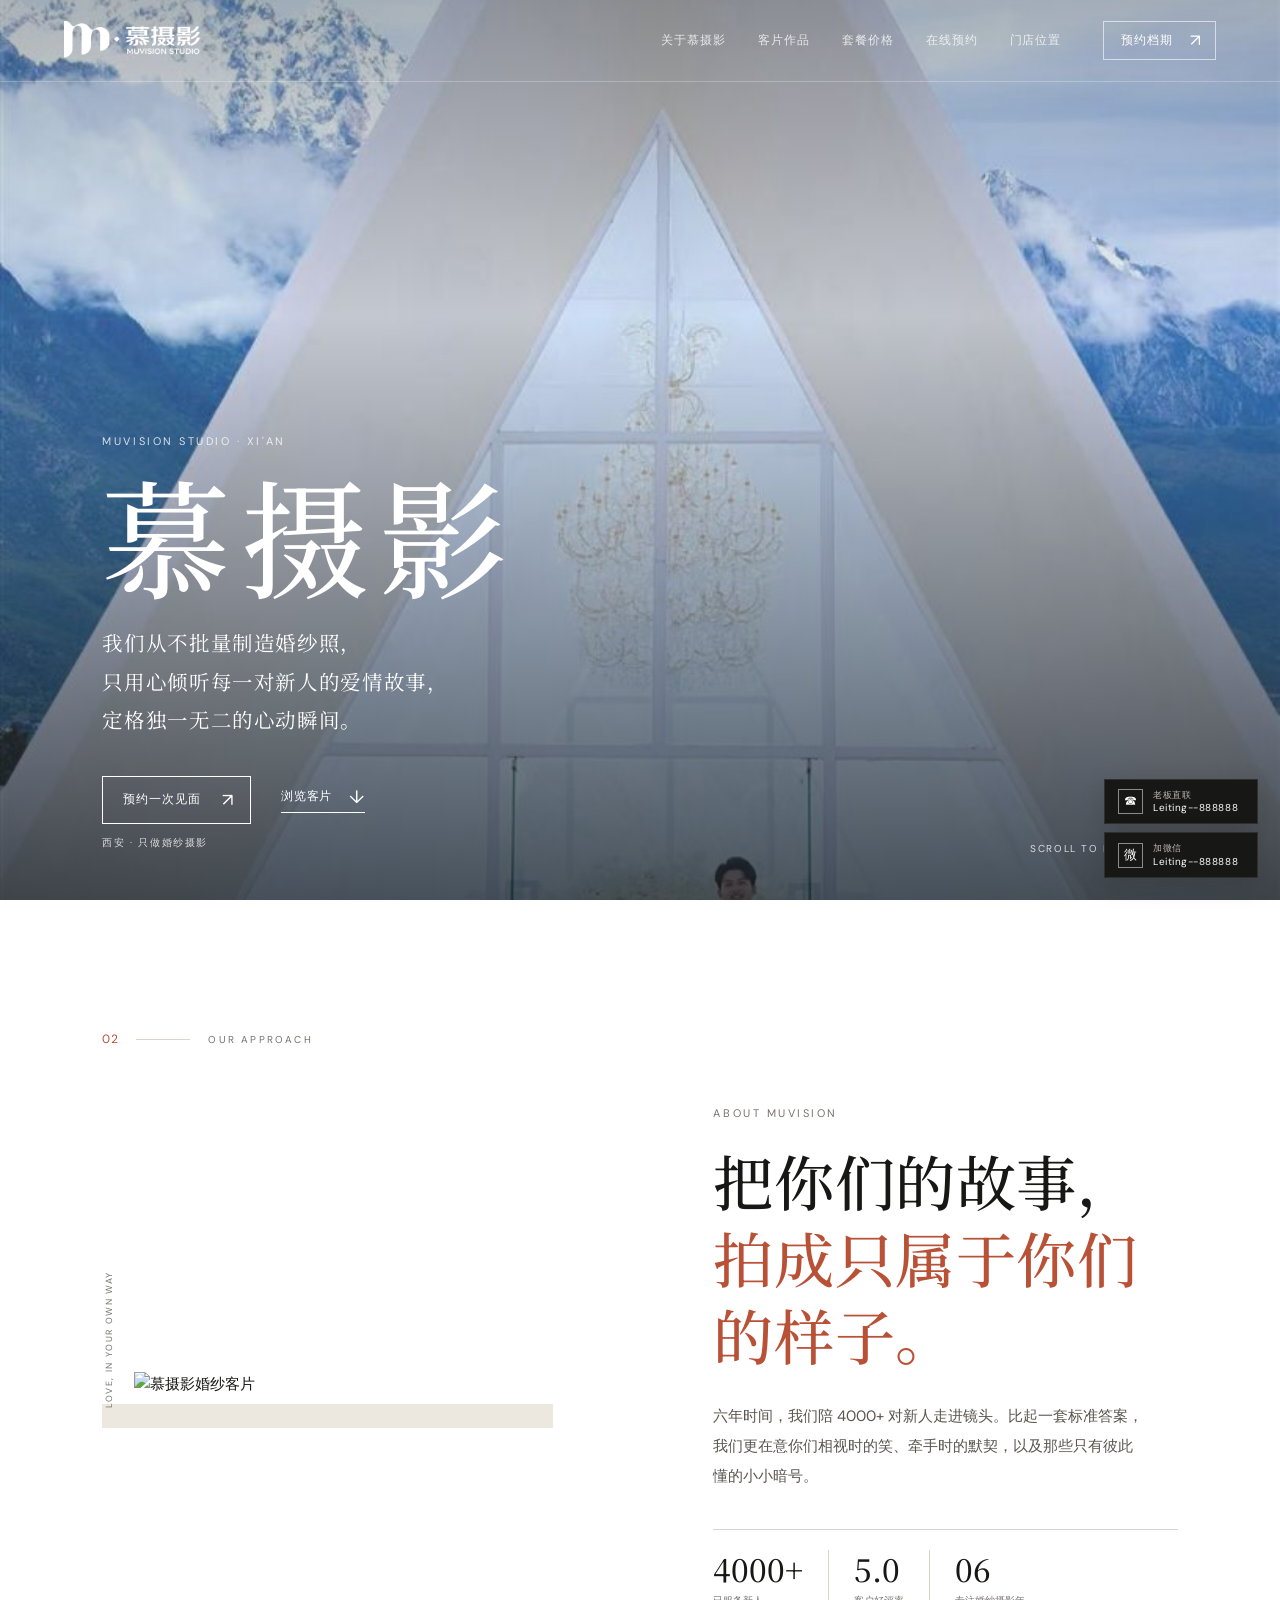
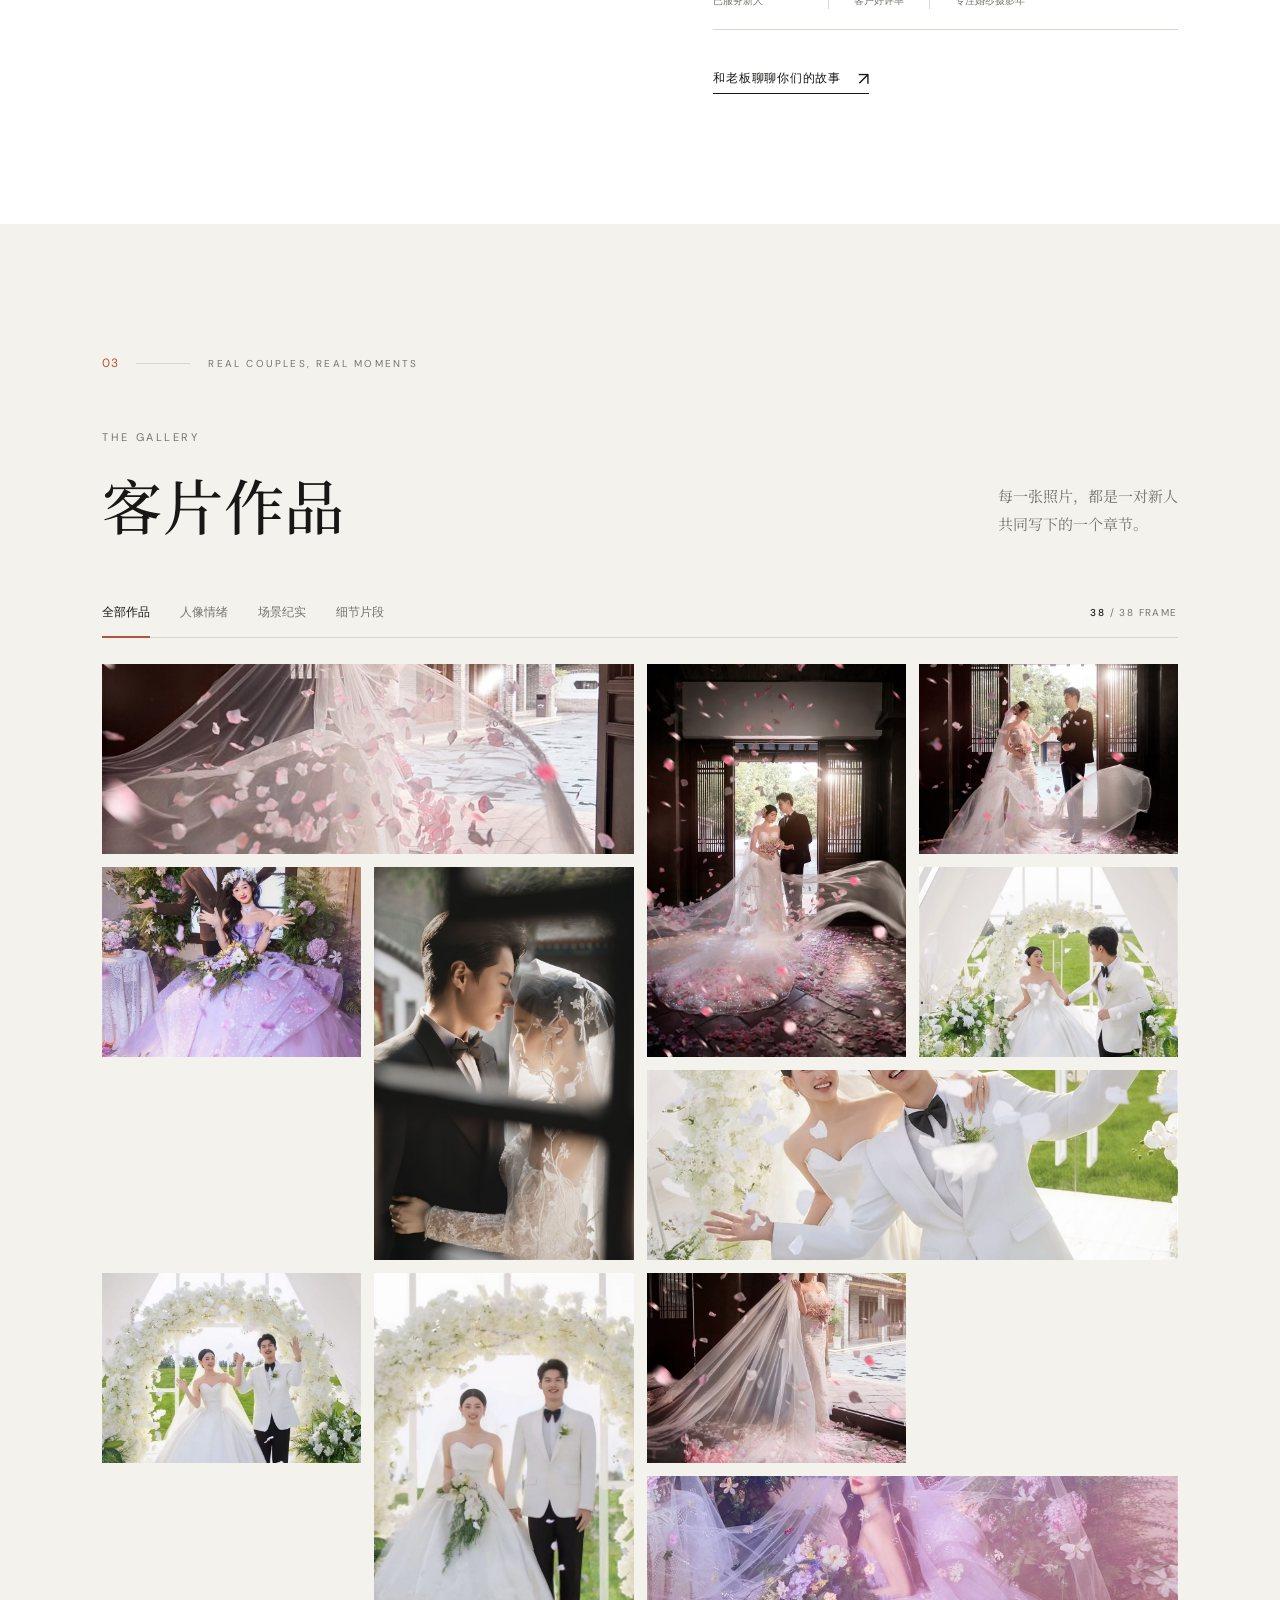
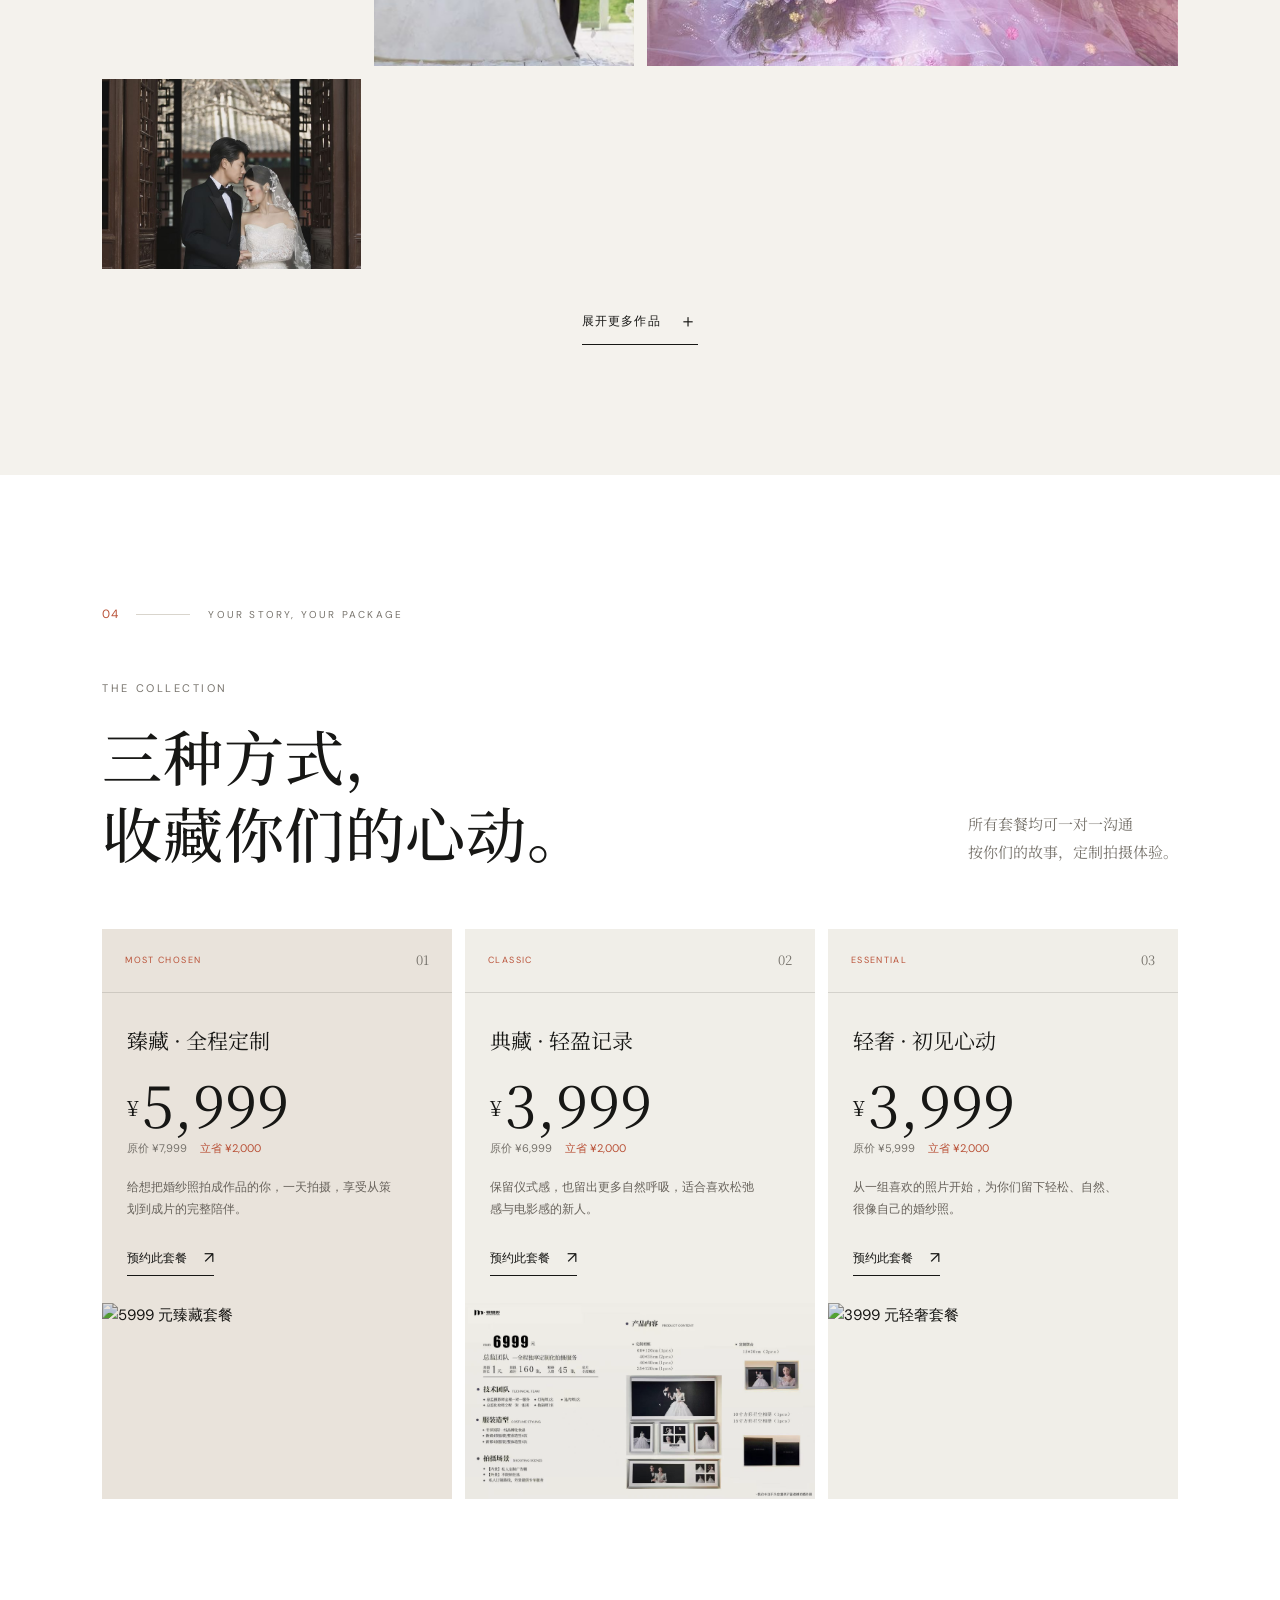
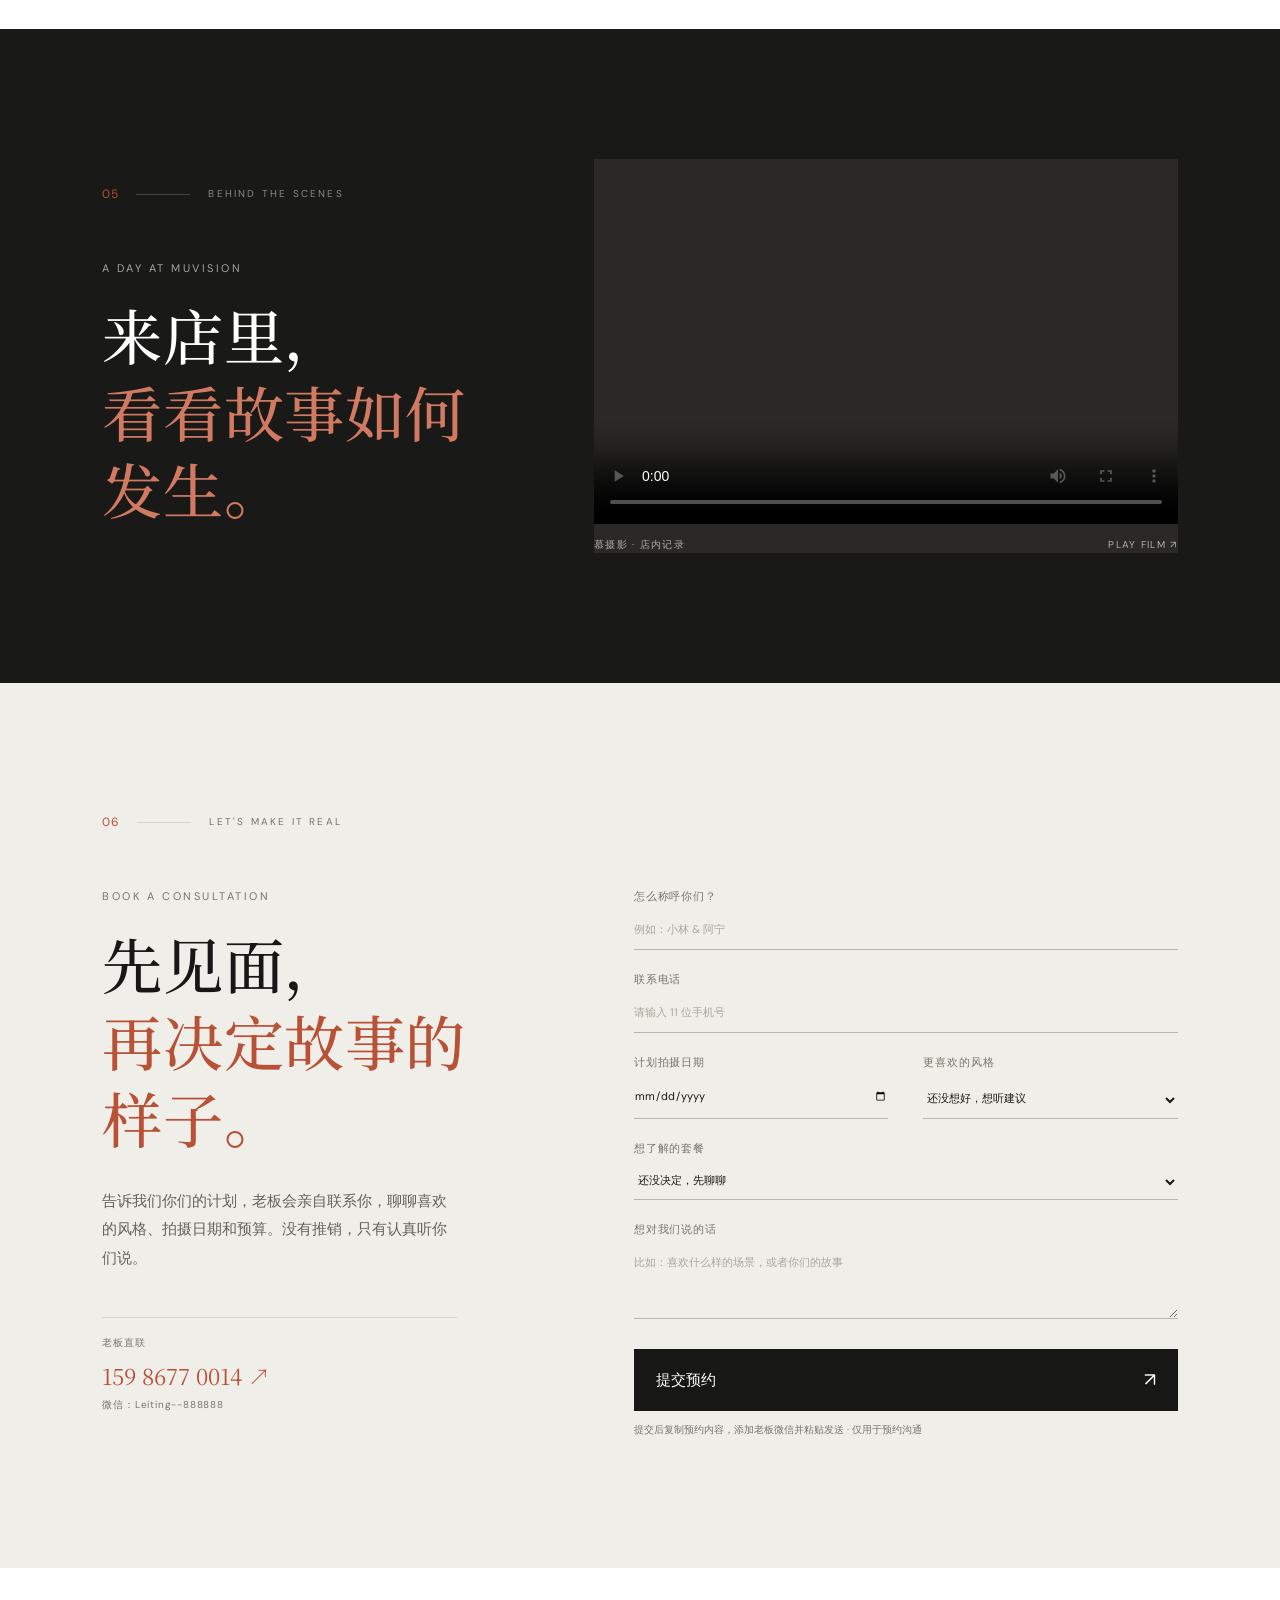
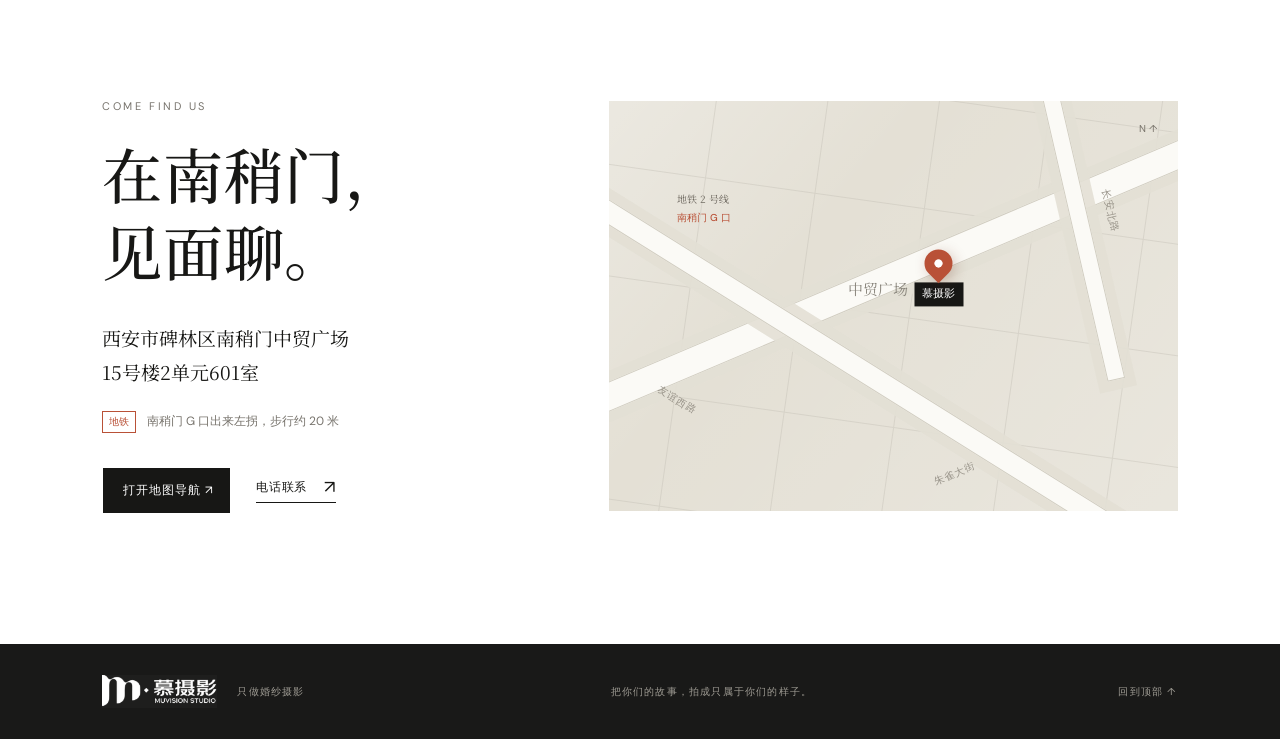
==== commit 0cf56ad4: "Update Mu Photography asset index.html" ====
--- a/index.html
+++ b/index.html
@@ -3,6 +3,7 @@
 <head>
   <meta charset="UTF-8">
   <meta name="viewport" content="width=device-width, initial-scale=1.0">
+  <meta name="referrer" content="no-referrer">
   <meta name="description" content="慕摄影婚纱摄影预约官网，记录每一对新人的独一无二。">
   <title>慕摄影｜只为你的爱情故事</title>
   <link rel="stylesheet" href="./styles.css">
@@ -56,7 +57,7 @@
           <p class="lead">六年时间，我们陪 4000+ 对新人走进镜头。比起一套标准答案，我们更在意你们相视时的笑、牵手时的默契，以及那些只有彼此懂的小小暗号。</p>
           <div class="story-stats">
             <div><strong>4000<span>+</span></strong><small>已服务新人</small></div>
-            <div><strong>4.9</strong><small>客户好评率</small></div>
+            <div><strong>5.0</strong><small>客户好评率</small></div>
             <div><strong>06</strong><small>专注婚纱摄影年</small></div>
           </div>
           <a class="text-link dark" href="#booking">和老板聊聊你们的故事 <span>↗</span></a>
@@ -134,17 +135,17 @@
         <article class="package-card featured">
           <div class="package-card-top"><span class="package-tag">MOST CHOSEN</span><span class="package-number">01</span></div>
           <div class="package-main"><p class="package-name">臻藏 · 全程定制</p><div class="price"><small>¥</small>5,999</div><p class="old-price">原价 ¥7,999 <b>立省 ¥2,000</b></p><p class="package-desc">给想把婚纱照拍成作品的你。一天拍摄，享受从策划到成片的完整陪伴。</p><a class="package-link" href="#booking" data-package="臻藏套餐 · ¥5,999">预约此套餐 <span>↗</span></a></div>
-          <img src="./assets/5999.jpg" alt="5999元臻藏套餐内容" loading="lazy">
+          <img src="./assets/package-7999.jpg" alt="5999元臻藏套餐内容" loading="lazy">
         </article>
         <article class="package-card">
           <div class="package-card-top"><span class="package-tag">CLASSIC</span><span class="package-number">02</span></div>
           <div class="package-main"><p class="package-name">典藏 · 轻盈记录</p><div class="price"><small>¥</small>3,999</div><p class="old-price">原价 ¥6,999 <b>立省 ¥2,000</b></p><p class="package-desc">保留仪式感，也留出更多自然呼吸。适合喜欢松弛感与电影感的新人。</p><a class="package-link" href="#booking" data-package="典藏套餐 · ¥3,999">预约此套餐 <span>↗</span></a></div>
-          <img src="./assets/4999.jpg" alt="6999元优惠后3999元典藏套餐内容" loading="lazy">
+          <img src="./assets/package-6999.jpg" alt="6999元优惠后3999元典藏套餐内容" loading="lazy">
         </article>
         <article class="package-card">
           <div class="package-card-top"><span class="package-tag">ESSENTIAL</span><span class="package-number">03</span></div>
           <div class="package-main"><p class="package-name">轻奢 · 初见心动</p><div class="price"><small>¥</small>3,999</div><p class="old-price">原价 ¥5,999 <b>立省 ¥2,000</b></p><p class="package-desc">从一组喜欢的照片开始，为你们留下轻松、自然、很像自己的婚纱照。</p><a class="package-link" href="#booking" data-package="轻奢套餐 · ¥3,999">预约此套餐 <span>↗</span></a></div>
-          <img src="./assets/3999.jpg" alt="5999元优惠后3999元轻奢套餐内容" loading="lazy">
+          <img src="./assets/package-5999.jpg" alt="5999元优惠后3999元轻奢套餐内容" loading="lazy">
         </article>
       </div>
     </section>
@@ -152,7 +153,7 @@
     <section class="film section-pad">
       <div class="film-header"><div class="section-kicker"><span>05</span><span>BEHIND THE SCENES</span></div><p class="eyebrow">A DAY AT MUVISION</p><h2>来店里，<br><em>看看故事如何发生。</em></h2></div>
       <div class="video-frame">
-        <video controls preload="metadata" poster="./assets/photo-39.jpg">
+        <video controls preload="metadata" playsinline poster="./assets/photo-39.jpg">
           <source src="./assets/muvideo-enhanced-compressed.mp4" type="video/mp4">
           你的浏览器暂不支持视频播放。
         </video>
@@ -165,11 +166,11 @@
       <div class="booking-grid">
         <div class="booking-copy"><p class="eyebrow">BOOK A CONSULTATION</p><h2>先见面，<br><em>再决定故事的样子。</em></h2><p>告诉我们你们的计划，老板会亲自联系你，聊聊喜欢的风格、拍摄日期和预算。没有推销，只有认真听你们说。</p><div class="direct-contact"><span>老板直联</span><a href="tel:15986770014">159 8677 0014 ↗</a><small>微信：Leiting--888888</small></div></div>
         <form class="booking-form" id="booking-form">
-          <label>怎么称呼你们？<input name="names" required placeholder="例如：小林 & 阿宁"></label>
-          <label>联系电话<input name="phone" required type="tel" pattern="[0-9]{11}" placeholder="请输入 11 位手机号"></label>
-          <div class="form-row"><label>计划拍摄日期<input name="date" type="date"></label><label>更喜欢的风格<select name="style"><option>还没想好，想听建议</option><option>自然纪实</option><option>电影氛围</option><option>轻松俏皮</option><option>高级极简</option></select></label></div>
+          <label>怎么称呼你们？<input name="names" required autocomplete="name" maxlength="60" placeholder="例如：小林 & 阿宁"></label>
+          <label>联系电话<input name="phone" required type="tel" autocomplete="tel" inputmode="tel" maxlength="11" pattern="[0-9]{11}" placeholder="请输入 11 位手机号"></label>
+          <div class="form-row"><label>计划拍摄日期<input name="date" type="date" autocomplete="off"></label><label>更喜欢的风格<select name="style"><option>还没想好，想听建议</option><option>自然纪实</option><option>电影氛围</option><option>轻松俏皮</option><option>高级极简</option></select></label></div>
           <label>想了解的套餐<select name="package" id="package-select"><option>还没决定，先聊聊</option><option>臻藏套餐 · ¥5,999</option><option>典藏套餐 · ¥3,999</option><option>轻奢套餐 · ¥3,999</option></select></label>
-          <label>想对我们说的话<textarea name="message" rows="3" placeholder="比如：喜欢什么样的场景，或者你们的故事"></textarea></label>
+          <label>想对我们说的话<textarea name="message" rows="3" maxlength="300" placeholder="比如：喜欢什么样的场景，或者你们的故事"></textarea></label>
           <button class="submit-button" type="submit">提交预约 <span>↗</span></button>
           <p class="form-note">提交后复制预约内容，添加老板微信并粘贴发送 · 仅用于预约沟通</p>
         </form>
@@ -178,7 +179,7 @@
 
     <section class="location section-pad" id="location">
       <div class="location-grid">
-        <div class="location-copy"><p class="eyebrow">COME FIND US</p><h2>在南稍门，<br>见面聊。</h2><p class="address">西安市碑林区南稍门<br>中贸广场 · 慕摄影</p><p class="subway"><span>地铁</span> 南稍门 G 口出来左拐，步行约 20 米</p><div class="location-actions"><a class="button button-dark" href="https://uri.amap.com/search?keyword=%E8%A5%BF%E5%AE%89%E5%B8%82%E7%A2%91%E6%9E%97%E5%8C%BA%E5%8D%97%E7%A8%8D%E9%97%A8%E4%B8%AD%E8%B4%B8%E5%B9%BF%E5%9C%BA%E6%85%95%E6%91%84%E5%BD%B1&city=%E8%A5%BF%E5%AE%89" target="_blank" rel="noreferrer">打开地图导航 ↗</a><a class="text-link dark" href="tel:15986770014">电话联系 <span>↗</span></a></div></div>
+        <div class="location-copy"><p class="eyebrow">COME FIND US</p><h2>在南稍门，<br>见面聊。</h2><p class="address">西安市碑林区南稍门<br>中贸广场 · 慕摄影</p><p class="subway"><span>地铁</span> 南稍门 G 口出来左拐，步行约 20 米</p><div class="location-actions"><a class="button button-dark" href="https://uri.amap.com/search?keyword=%E8%A5%BF%E5%AE%89%E5%B8%82%E7%A2%91%E6%9E%97%E5%8C%BA%E5%8D%97%E7%A8%8D%E9%97%A8%E4%B8%AD%E8%B4%B8%E5%B9%BF%E5%9C%BA%E6%85%95%E6%91%84%E5%BD%B1&city=%E8%A5%BF%E5%AE%89" target="_blank" rel="noopener noreferrer">打开地图导航 ↗</a><a class="text-link dark" href="tel:15986770014">电话联系 <span>↗</span></a></div></div>
         <div class="map-card" aria-label="慕摄影位置示意地图"><div class="map-grid-lines"></div><div class="map-road road-a"></div><div class="map-road road-b"></div><div class="map-road road-c"></div><div class="map-label label-center">中贸广场</div><div class="map-label label-subway"><span>地铁 2 号线</span><b>南稍门 G 口</b></div><div class="map-pin"><i></i><span>慕摄影</span></div><div class="map-street street-a">长安北路</div><div class="map-street street-b">友谊西路</div><div class="map-street street-c">朱雀大街</div><span class="map-compass">N ↑</span></div>
       </div>
     </section>
@@ -188,7 +189,7 @@
 
   <div class="float-contact"><a href="tel:15986770014" class="float-phone" aria-label="拨打老板电话"><span class="float-icon">☎</span><span>老板直联<br><b>159 8677 0014</b></span></a><button class="float-wechat" type="button" aria-label="查看微信号"><span class="float-icon">微</span><span>加微信<br><b>Leiting--888888</b></span></button></div>
 
-  <div class="wechat-modal" id="wechat-modal" aria-hidden="true"><div class="modal-panel"><button class="modal-close" type="button" aria-label="关闭">×</button><p class="eyebrow">WECHAT CONTACT</p><h3>添加老板微信</h3><p>微信号：<strong>Leiting--888888</strong></p><div class="wechat-mark">微</div><small>复制微信号，打开微信添加好友</small><button class="copy-wechat" type="button" data-copy="Leiting--888888">复制微信号</button></div></div>
+  <div class="wechat-modal" id="wechat-modal" aria-hidden="true"><div class="modal-panel"><button class="modal-close" type="button" aria-label="关闭">×</button><p class="eyebrow">WECHAT CONTACT</p><h3>添加老板微信</h3><p>微信号：<strong>Leiting--888888</strong></p><img class="wechat-image" src="./assets/wechat-contact.jpg" alt="微信联系图片"><small>复制微信号，打开微信添加好友</small><button class="copy-wechat" type="button" data-copy="Leiting--888888">复制微信号</button></div></div>
   <div class="booking-modal" id="booking-modal" aria-hidden="true"><div class="modal-panel booking-modal-panel"><button class="booking-modal-close" type="button" aria-label="关闭预约提示">×</button><p class="eyebrow">WECHAT BOOKING</p><h3>预约内容已整理好</h3><p>复制下面内容，添加老板微信后直接粘贴发送。</p><div class="booking-message" id="booking-message"></div><div class="booking-modal-actions"><button class="copy-booking" type="button">复制预约内容</button><a href="tel:15986770014">电话联系 ↗</a></div><small>老板微信：Leiting--888888</small></div></div>
   <div class="lightbox" id="lightbox" aria-hidden="true"><button class="lightbox-close" type="button" aria-label="关闭大图">×</button><button class="lightbox-arrow prev" type="button" aria-label="上一张">←</button><figure><img id="lightbox-image" src="" alt=""><figcaption id="lightbox-caption"></figcaption></figure><button class="lightbox-arrow next" type="button" aria-label="下一张">→</button></div>
   <div class="toast" id="toast" role="status" aria-live="polite"></div>
